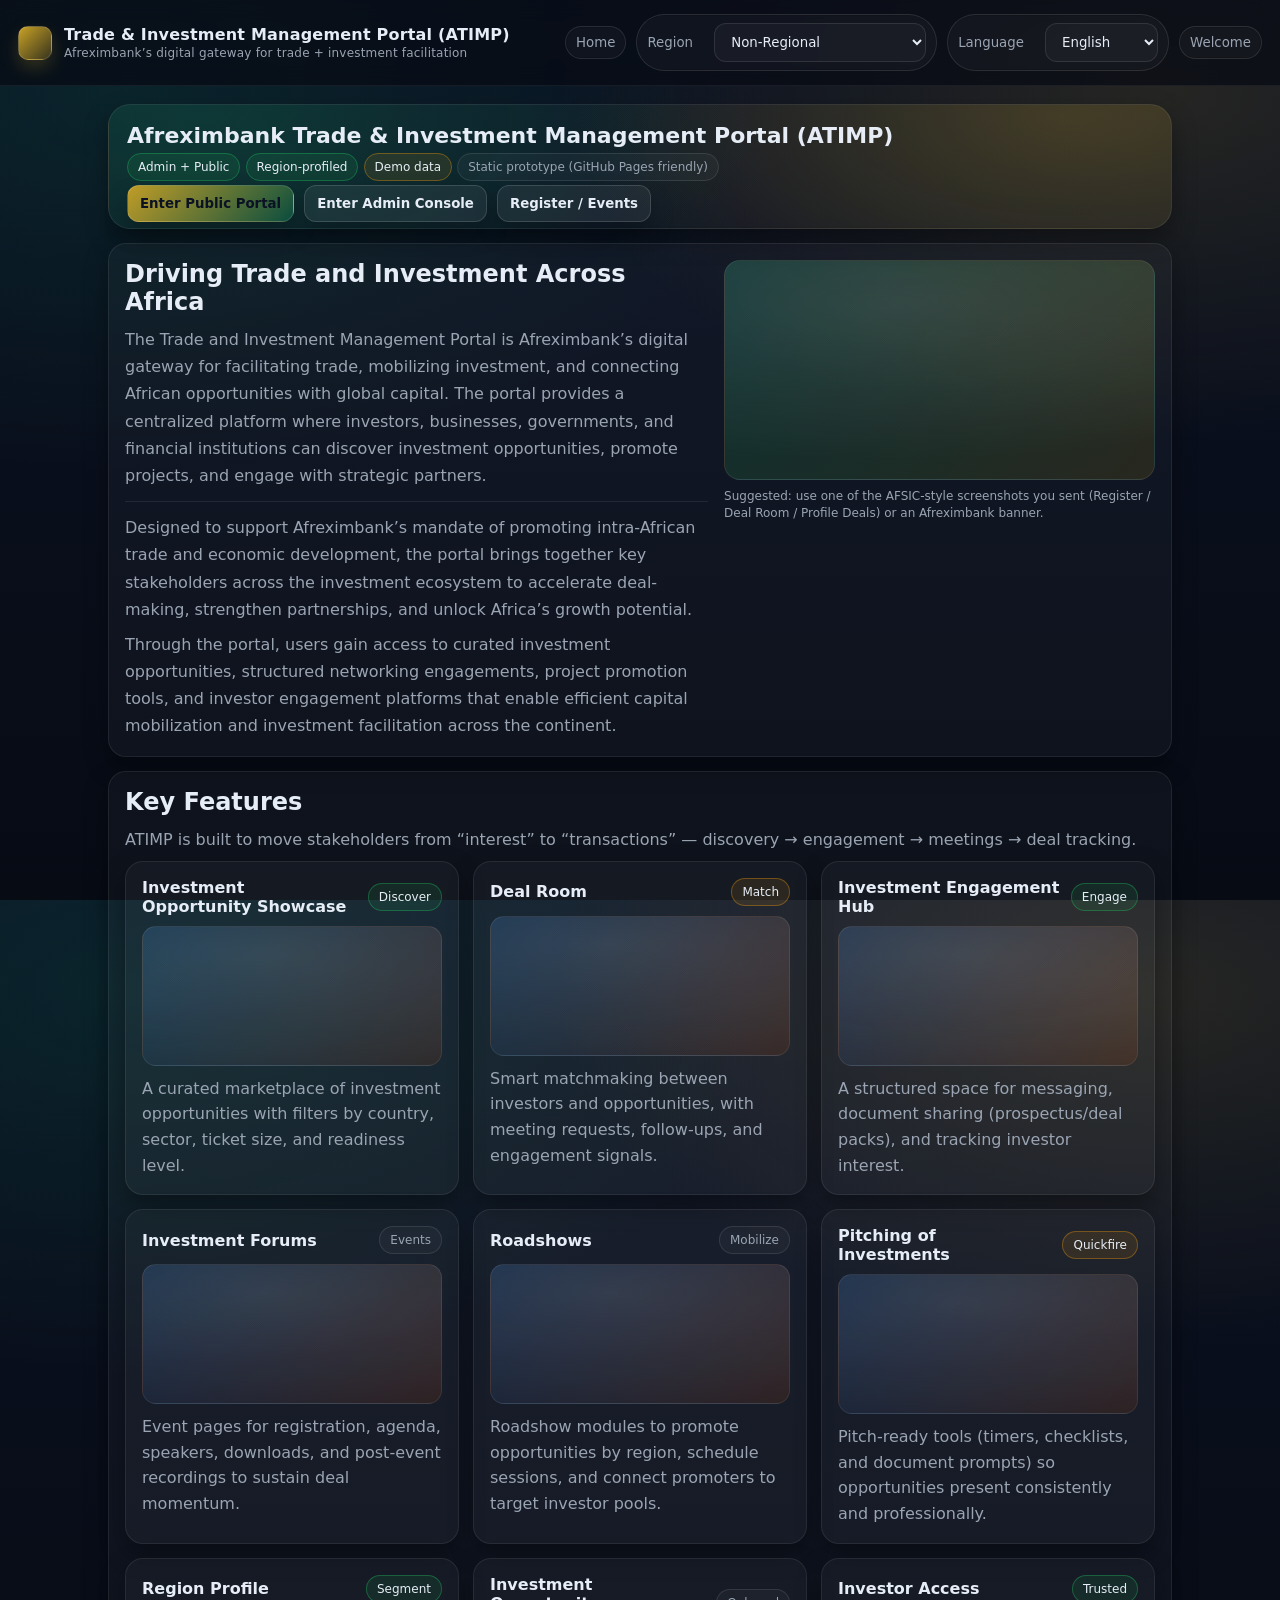
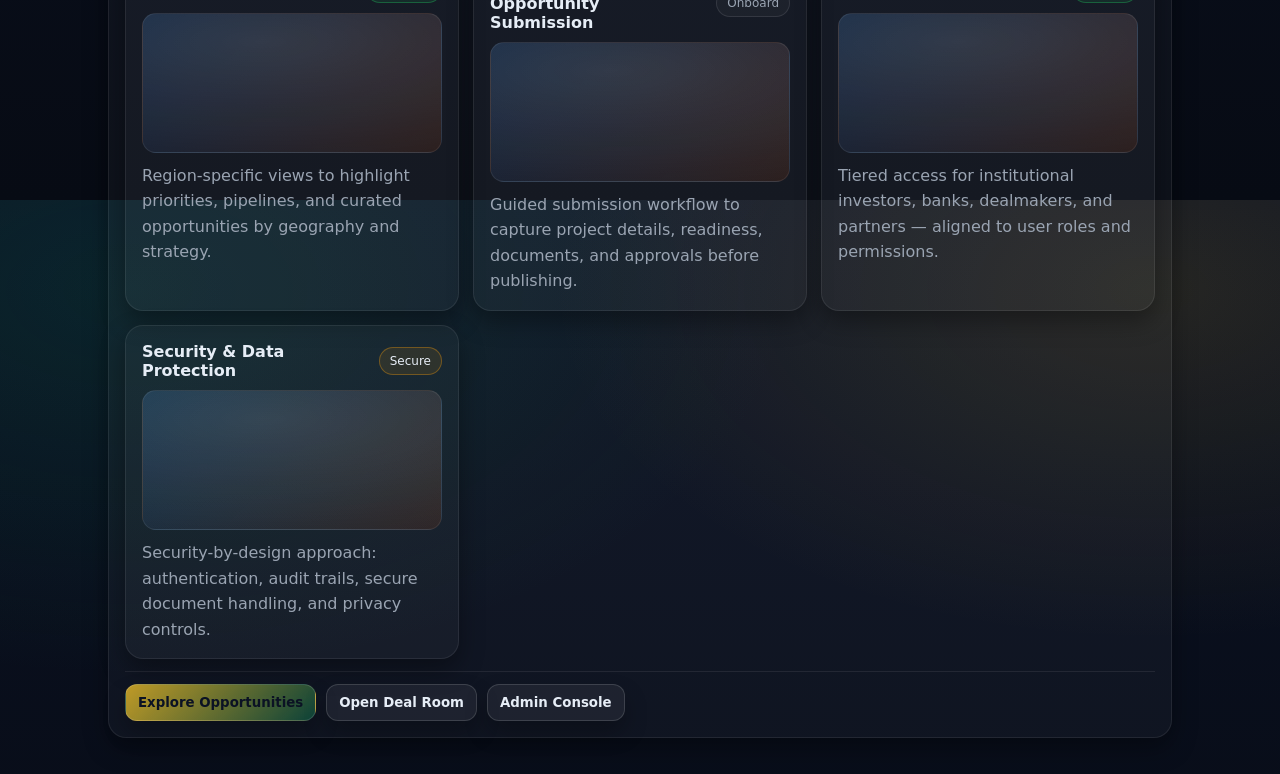
==== index.html @ 9021d7f9 "Update index.html" ====
<!doctype html>
<html lang="en">
<head>
  <meta charset="utf-8" />
  <meta name="viewport" content="width=device-width,initial-scale=1" />
  <title>ATIMP – Home</title>
  <link rel="stylesheet" href="styles.css" />

  <!-- Small page-only helpers (no need to edit styles.css) -->
  <style>
    .mediaBlock{
      display:grid;
      grid-template-columns: 1.15fr .85fr;
      gap:16px;
      align-items:stretch;
    }
    @media (max-width: 860px){
      .mediaBlock{ grid-template-columns: 1fr; }
    }
    .imgSlot{
      border-radius:16px;
      border:1px solid rgba(255,255,255,.08);
      background:
        radial-gradient(900px 260px at 40% 20%, rgba(255,255,255,0.10), transparent 60%),
        linear-gradient(135deg, rgba(0,180,120,0.18), rgba(255,210,0,0.10));
      overflow:hidden;
      min-height: 220px;
      display:flex;
      align-items:center;
      justify-content:center;
      text-align:center;
      padding:14px;
    }
    .imgSlot img{
      width:100%;
      height:100%;
      object-fit:cover;
      display:block;
    }
    .imgHint{
      color: var(--muted);
      font-size: 12px;
      line-height: 1.4;
    }
    .featureGrid{
      display:grid;
      grid-template-columns: repeat(3, 1fr);
      gap:14px;
    }
    @media (max-width: 980px){
      .featureGrid{ grid-template-columns: repeat(2, 1fr); }
    }
    @media (max-width: 640px){
      .featureGrid{ grid-template-columns: 1fr; }
    }
    .featureCard .featureTop{
      display:flex;
      align-items:center;
      justify-content:space-between;
      gap:10px;
      margin-bottom:10px;
    }
    .featureCard .featureImg{
      width:100%;
      height:140px;
      border-radius:14px;
      border:1px solid rgba(255,255,255,.08);
      overflow:hidden;
      margin:10px 0;
      background:
        radial-gradient(700px 200px at 40% 20%, rgba(255,255,255,0.10), transparent 60%),
        linear-gradient(135deg, rgba(0,120,255,0.12), rgba(255,90,0,0.10));
      display:flex;
      align-items:center;
      justify-content:center;
    }
    .featureCard .featureImg img{
      width:100%;
      height:100%;
      object-fit:cover;
      display:block;
    }
    .ctaRow{
      display:flex;
      gap:10px;
      flex-wrap:wrap;
      margin-top:10px;
    }
  </style>
</head>

<body>
  <div class="topbar">
    <div class="brand">
      <div class="logo"></div>
      <div>
        <div><b>Trade & Investment Management Portal (ATIMP)</b></div>
        <span class="sub">Afreximbank’s digital gateway for trade + investment facilitation</span>
      </div>
    </div>

    <div class="pills">
      <a class="pill" href="index.html"><small>Home</small></a>
      <div class="pill"><small>Region</small>&nbsp;<select id="regionSel"></select></div>
      <div class="pill"><small>Language</small>&nbsp;
        <select id="langSel">
          <option value="en">English</option>
          <option value="fr">Français</option>
          <option value="ar">العربية</option>
          <option value="pt">Português</option>
        </select>
      </div>
      <a class="pill" href="welcome.html"><small>Welcome</small></a>
    </div>
  </div>

  <div class="main" style="max-width:1100px;margin:0 auto;">

    <!-- THIS IS YOUR “CIRCLED RED” TOP AREA FEEL -->
    <div class="hero">
      <h1 style="margin-bottom:8px;">Afreximbank Trade & Investment Management Portal (ATIMP)</h1>

      <div class="meta">
        <span class="tag ok">Admin + Public</span>
        <span class="tag ok">Region-profiled</span>
        <span class="tag warn">Demo data</span>
        <span class="tag muted">Static prototype (GitHub Pages friendly)</span>
      </div>

      <div class="ctaRow">
        <a href="public.html"><button>Enter Public Portal</button></a>
        <a href="admin.html"><button class="secondary">Enter Admin Console</button></a>
        <a href="public.html#events"><button class="secondary">Register / Events</button></a>
      </div>
    </div>

    <!-- OVERVIEW + IMAGE AFTER FIRST PARAGRAPH -->
    <div class="card" style="margin-top:14px;">
      <div class="mediaBlock">
        <div>
          <h2 style="margin-top:0;">Driving Trade and Investment Across Africa</h2>

          <p style="color:var(--muted); line-height:1.7;">
            The Trade and Investment Management Portal is Afreximbank’s digital gateway for facilitating trade,
            mobilizing investment, and connecting African opportunities with global capital. The portal provides
            a centralized platform where investors, businesses, governments, and financial institutions can
            discover investment opportunities, promote projects, and engage with strategic partners.
          </p>

          <!-- Image must be placed RIGHT AFTER the first paragraph -->
          <div class="hr"></div>

          <p style="color:var(--muted); line-height:1.7;">
            Designed to support Afreximbank’s mandate of promoting intra-African trade and economic development,
            the portal brings together key stakeholders across the investment ecosystem to accelerate deal-making,
            strengthen partnerships, and unlock Africa’s growth potential.
          </p>

          <p style="color:var(--muted); line-height:1.7; margin-bottom:0;">
            Through the portal, users gain access to curated investment opportunities, structured networking
            engagements, project promotion tools, and investor engagement platforms that enable efficient capital
            mobilization and investment facilitation across the continent.
          </p>
        </div>

        <div>
          <!-- IMAGE SLOT (use one of your screenshots or an Afreximbank visual) -->
          <div class="imgSlot">
            <!-- Replace src with your image file -->
            <!-- Example: assets/afsic-hero.jpg or assets/atimp-hero.jpg -->
            <img src="assets/atimp-hero.jpg" alt="ATIMP hero image" onerror="this.remove(); this.parentElement.innerHTML='<div class=&quot;imgHint&quot;><b>IMAGE SLOT</b><br/>Place your hero image here.<br/><br/>Save an image as:<br/><code>assets/atimp-hero.jpg</code><br/>and it will appear automatically.</div>';">
          </div>
          <div style="height:8px;"></div>
          <div class="imgHint">
            Suggested: use one of the AFSIC-style screenshots you sent (Register / Deal Room / Profile Deals) or an Afreximbank banner.
          </div>
        </div>
      </div>
    </div>

    <!-- KEY FEATURES -->
    <div class="card" style="margin-top:14px;">
      <h2 style="margin-top:0;">Key Features</h2>
      <p style="color:var(--muted); line-height:1.7; margin-top:0;">
        ATIMP is built to move stakeholders from “interest” to “transactions” — discovery → engagement → meetings → deal tracking.
      </p>

      <div class="featureGrid">

        <div class="card featureCard" style="margin:0;">
          <div class="featureTop">
            <b>Investment Opportunity Showcase</b>
            <span class="tag ok">Discover</span>
          </div>
          <div class="featureImg">
            <img src="assets/feature-showcase.jpg" alt="Showcase" onerror="this.remove(); this.parentElement.innerHTML='<div class=&quot;imgHint&quot;>Image slot: <code>assets/feature-showcase.jpg</code></div>';">
          </div>
          <p style="color:var(--muted); line-height:1.6; margin:0;">
            A curated marketplace of investment opportunities with filters by country, sector, ticket size, and readiness level.
          </p>
        </div>

        <div class="card featureCard" style="margin:0;">
          <div class="featureTop">
            <b>Deal Room</b>
            <span class="tag warn">Match</span>
          </div>
          <div class="featureImg">
            <img src="assets/feature-dealroom.jpg" alt="Deal Room" onerror="this.remove(); this.parentElement.innerHTML='<div class=&quot;imgHint&quot;>Image slot: <code>assets/feature-dealroom.jpg</code></div>';">
          </div>
          <p style="color:var(--muted); line-height:1.6; margin:0;">
            Smart matchmaking between investors and opportunities, with meeting requests, follow-ups, and engagement signals.
          </p>
        </div>

        <div class="card featureCard" style="margin:0;">
          <div class="featureTop">
            <b>Investment Engagement Hub</b>
            <span class="tag ok">Engage</span>
          </div>
          <div class="featureImg">
            <img src="assets/feature-engagement.jpg" alt="Engagement Hub" onerror="this.remove(); this.parentElement.innerHTML='<div class=&quot;imgHint&quot;>Image slot: <code>assets/feature-engagement.jpg</code></div>';">
          </div>
          <p style="color:var(--muted); line-height:1.6; margin:0;">
            A structured space for messaging, document sharing (prospectus/deal packs), and tracking investor interest.
          </p>
        </div>

        <div class="card featureCard" style="margin:0;">
          <div class="featureTop">
            <b>Investment Forums</b>
            <span class="tag muted">Events</span>
          </div>
          <div class="featureImg">
            <img src="assets/feature-forums.jpg" alt="Forums" onerror="this.remove(); this.parentElement.innerHTML='<div class=&quot;imgHint&quot;>Image slot: <code>assets/feature-forums.jpg</code></div>';">
          </div>
          <p style="color:var(--muted); line-height:1.6; margin:0;">
            Event pages for registration, agenda, speakers, downloads, and post-event recordings to sustain deal momentum.
          </p>
        </div>

        <div class="card featureCard" style="margin:0;">
          <div class="featureTop">
            <b>Roadshows</b>
            <span class="tag muted">Mobilize</span>
          </div>
          <div class="featureImg">
            <img src="assets/feature-roadshows.jpg" alt="Roadshows" onerror="this.remove(); this.parentElement.innerHTML='<div class=&quot;imgHint&quot;>Image slot: <code>assets/feature-roadshows.jpg</code></div>';">
          </div>
          <p style="color:var(--muted); line-height:1.6; margin:0;">
            Roadshow modules to promote opportunities by region, schedule sessions, and connect promoters to target investor pools.
          </p>
        </div>

        <div class="card featureCard" style="margin:0;">
          <div class="featureTop">
            <b>Pitching of Investments</b>
            <span class="tag warn">Quickfire</span>
          </div>
          <div class="featureImg">
            <img src="assets/feature-pitching.jpg" alt="Pitching" onerror="this.remove(); this.parentElement.innerHTML='<div class=&quot;imgHint&quot;>Image slot: <code>assets/feature-pitching.jpg</code></div>';">
          </div>
          <p style="color:var(--muted); line-height:1.6; margin:0;">
            Pitch-ready tools (timers, checklists, and document prompts) so opportunities present consistently and professionally.
          </p>
        </div>

        <div class="card featureCard" style="margin:0;">
          <div class="featureTop">
            <b>Region Profile</b>
            <span class="tag ok">Segment</span>
          </div>
          <div class="featureImg">
            <img src="assets/feature-region.jpg" alt="Region profile" onerror="this.remove(); this.parentElement.innerHTML='<div class=&quot;imgHint&quot;>Image slot: <code>assets/feature-region.jpg</code></div>';">
          </div>
          <p style="color:var(--muted); line-height:1.6; margin:0;">
            Region-specific views to highlight priorities, pipelines, and curated opportunities by geography and strategy.
          </p>
        </div>

        <div class="card featureCard" style="margin:0;">
          <div class="featureTop">
            <b>Investment Opportunity Submission</b>
            <span class="tag muted">Onboard</span>
          </div>
          <div class="featureImg">
            <img src="assets/feature-submission.jpg" alt="Submission" onerror="this.remove(); this.parentElement.innerHTML='<div class=&quot;imgHint&quot;>Image slot: <code>assets/feature-submission.jpg</code></div>';">
          </div>
          <p style="color:var(--muted); line-height:1.6; margin:0;">
            Guided submission workflow to capture project details, readiness, documents, and approvals before publishing.
          </p>
        </div>

        <div class="card featureCard" style="margin:0;">
          <div class="featureTop">
            <b>Investor Access</b>
            <span class="tag ok">Trusted</span>
          </div>
          <div class="featureImg">
            <img src="assets/feature-access.jpg" alt="Investor access" onerror="this.remove(); this.parentElement.innerHTML='<div class=&quot;imgHint&quot;>Image slot: <code>assets/feature-access.jpg</code></div>';">
          </div>
          <p style="color:var(--muted); line-height:1.6; margin:0;">
            Tiered access for institutional investors, banks, dealmakers, and partners — aligned to user roles and permissions.
          </p>
        </div>

        <div class="card featureCard" style="margin:0;">
          <div class="featureTop">
            <b>Security & Data Protection</b>
            <span class="tag warn">Secure</span>
          </div>
          <div class="featureImg">
            <img src="assets/feature-security.jpg" alt="Security" onerror="this.remove(); this.parentElement.innerHTML='<div class=&quot;imgHint&quot;>Image slot: <code>assets/feature-security.jpg</code></div>';">
          </div>
          <p style="color:var(--muted); line-height:1.6; margin:0;">
            Security-by-design approach: authentication, audit trails, secure document handling, and privacy controls.
          </p>
        </div>

      </div>

      <div class="hr"></div>

      <div class="ctaRow">
        <a href="public.html"><button>Explore Opportunities</button></a>
        <a href="public.html#dealroom"><button class="secondary">Open Deal Room</button></a>
        <a href="admin.html"><button class="secondary">Admin Console</button></a>
      </div>
    </div>

    <div style="height:18px;"></div>
  </div>

  <script src="data.js"></script>
  <script src="util.js"></script>
  <script src="app.js"></script>
  <script>
    // Fill region selector (keeps your existing behavior)
    const regionSel = document.getElementById("regionSel");
    if (window.TIMP_REGIONS && regionSel){
      TIMP_REGIONS.forEach(r=>{
        const opt = document.createElement("option");
        opt.value = r.id;
        opt.textContent = r.name[pickLang()] || r.name.en;
        regionSel.appendChild(opt);
      });
    }
    if (typeof initTopbar === "function") initTopbar();
  </script>
</body>
</html>
---- styles.css ----
:root{
  --navy:#0b1f3a;
  --green:#0a7b55;
  --gold:#c9a227;
  --bg:#0f172a;
  --card:#111c33;
  --muted:#9aa4b2;
  --text:#e6edf6;
  --line:#22314d;
  --danger:#ef4444;
  --ok:#22c55e;
  --warn:#f59e0b;
  --shadow: 0 10px 25px rgba(0,0,0,.35);
  --radius:18px;
  --font: ui-sans-serif, system-ui, -apple-system, Segoe UI, Roboto, Helvetica, Arial, "Noto Sans", "Apple Color Emoji", "Segoe UI Emoji";
}

*{box-sizing:border-box}
html,body{height:100%}
body{
  margin:0;
  font-family:var(--font);
  background: radial-gradient(1200px 700px at 10% 10%, rgba(10,123,85,.18), transparent 55%),
              radial-gradient(1200px 700px at 90% 10%, rgba(201,162,39,.14), transparent 50%),
              linear-gradient(180deg, #0b1224, #070b14);
  color:var(--text);
}

a{color:inherit; text-decoration:none}
small{color:var(--muted)}
kbd{border:1px solid var(--line); padding:2px 8px; border-radius:999px; background:rgba(255,255,255,.03); color:var(--text)}

.topbar{
  position:sticky; top:0; z-index:10;
  display:flex; align-items:center; justify-content:space-between;
  padding:14px 18px;
  background:rgba(7,11,20,.72);
  backdrop-filter: blur(10px);
  border-bottom:1px solid rgba(255,255,255,.06);
}
.brand{
  display:flex; gap:12px; align-items:center;
  font-weight:700; letter-spacing:.2px;
}
.logo{
  width:34px; height:34px; border-radius:10px;
  background: linear-gradient(135deg, var(--gold), rgba(201,162,39,.25));
  box-shadow: 0 8px 18px rgba(201,162,39,.22);
  border:1px solid rgba(255,255,255,.14);
}
.brand .sub{
  display:block; font-weight:500; color:var(--muted); font-size:12px; margin-top:2px;
}

.pills{display:flex; gap:10px; align-items:center; flex-wrap:wrap}
.pill{
  display:flex; gap:8px; align-items:center;
  padding:8px 10px;
  border:1px solid rgba(255,255,255,.10);
  border-radius:999px;
  background:rgba(255,255,255,.03);
  box-shadow: inset 0 0 0 1px rgba(0,0,0,.12);
}
select, input, textarea, button{
  font-family:inherit;
}
select, input, textarea{
  background: rgba(255,255,255,.03);
  border:1px solid rgba(255,255,255,.10);
  color: var(--text);
  padding:10px 12px;
  border-radius:12px;
  outline:none;
}
select:focus, input:focus, textarea:focus{border-color: rgba(201,162,39,.55)}
button{
  cursor:pointer;
  background: linear-gradient(135deg, rgba(201,162,39,.95), rgba(10,123,85,.45));
  border:1px solid rgba(255,255,255,.14);
  color:#0b1224;
  font-weight:700;
  padding:10px 12px;
  border-radius:12px;
  box-shadow: 0 12px 22px rgba(0,0,0,.25);
}
button.secondary{
  background: rgba(255,255,255,.06);
  color:var(--text);
  font-weight:600;
}
button.ghost{
  background: transparent;
  color: var(--text);
  border:1px solid rgba(255,255,255,.10);
  box-shadow:none;
}
button.danger{
  background: rgba(239,68,68,.12);
  border:1px solid rgba(239,68,68,.35);
  color: #ffd4d4;
  box-shadow:none;
}

.layout{
  display:grid;
  grid-template-columns: 280px 1fr;
  min-height: calc(100vh - 64px);
}

.sidebar{
  border-right:1px solid rgba(255,255,255,.06);
  background: rgba(255,255,255,.02);
  padding:18px 14px;
}
.navtitle{color:var(--muted); font-size:12px; letter-spacing:.18em; text-transform:uppercase; margin:12px 10px}
.nav a{
  display:flex; align-items:center; gap:10px;
  padding:12px 12px;
  margin:6px 6px;
  border-radius:14px;
  border:1px solid transparent;
  color:var(--text);
}
.nav a.active{
  background: rgba(201,162,39,.10);
  border-color: rgba(201,162,39,.22);
}
.nav a:hover{
  background: rgba(255,255,255,.04);
  border-color: rgba(255,255,255,.06);
}
.badge{
  margin-left:auto;
  padding:2px 8px;
  border-radius:999px;
  border:1px solid rgba(255,255,255,.10);
  color:var(--muted);
  font-size:12px;
}
.main{
  padding:18px;
}

.grid{
  display:grid;
  gap:14px;
}
.grid.cols-3{grid-template-columns: repeat(3, minmax(0,1fr))}
.grid.cols-2{grid-template-columns: repeat(2, minmax(0,1fr))}
@media (max-width: 1040px){
  .layout{grid-template-columns:1fr}
  .sidebar{display:none}
  .grid.cols-3{grid-template-columns:1fr}
  .grid.cols-2{grid-template-columns:1fr}
}

.card{
  background: rgba(255,255,255,.03);
  border:1px solid rgba(255,255,255,.08);
  border-radius: var(--radius);
  box-shadow: var(--shadow);
  padding:16px;
}
.card h2, .card h3{margin:0 0 10px 0}
.card p{margin:8px 0; color:var(--muted); line-height:1.45}
.hr{height:1px; background:rgba(255,255,255,.08); margin:12px 0}

.hero{
  padding:18px 18px 6px;
  border-radius: 22px;
  border:1px solid rgba(255,255,255,.08);
  background:
    radial-gradient(900px 400px at 10% 10%, rgba(10,123,85,.22), transparent 60%),
    radial-gradient(900px 400px at 90% 10%, rgba(201,162,39,.18), transparent 55%),
    rgba(255,255,255,.02);
  box-shadow: var(--shadow);
}
.hero h1{margin:0; font-size:22px}
.hero .meta{margin-top:6px; color:var(--muted)}
.hero .row{
  display:flex; gap:12px; flex-wrap:wrap; align-items:center;
  margin-top:14px;
}
.tag{
  padding:6px 10px;
  border-radius:999px;
  border:1px solid rgba(255,255,255,.10);
  background: rgba(255,255,255,.03);
  color:var(--text);
  font-size:12px;
}
.tag.ok{border-color: rgba(34,197,94,.35); background: rgba(34,197,94,.10)}
.tag.warn{border-color: rgba(245,158,11,.35); background: rgba(245,158,11,.10)}
.tag.muted{color:var(--muted)}
.table{
  width:100%;
  border-collapse: collapse;
  overflow:hidden;
  border-radius: 16px;
  border:1px solid rgba(255,255,255,.08);
}
.table th, .table td{
  text-align:left;
  padding:10px 12px;
  border-bottom:1px solid rgba(255,255,255,.07);
  color: var(--text);
}
.table th{color:var(--muted); font-weight:700; font-size:12px; letter-spacing:.08em; text-transform:uppercase}
.table tr:hover td{background: rgba(255,255,255,.03)}
.row-actions{display:flex; gap:8px; flex-wrap:wrap}

.toast{
  position:fixed; bottom:18px; right:18px;
  padding:12px 14px;
  background: rgba(10,123,85,.18);
  border:1px solid rgba(10,123,85,.35);
  border-radius: 14px;
  box-shadow: var(--shadow);
  max-width: 360px;
  display:none;
}
.toast.show{display:block}
.toast b{display:block; margin-bottom:4px}
.mini{
  display:flex; justify-content:space-between; gap:12px; align-items:flex-end;
}
.mini .big{font-size:26px; font-weight:800}
.mini .label{color:var(--muted); font-size:12px}
.progress{
  height:8px;
  border-radius:999px;
  border:1px solid rgba(255,255,255,.10);
  background: rgba(255,255,255,.03);
  overflow:hidden;
}
.progress > div{
  height:100%;
  width:50%;
  background: linear-gradient(90deg, rgba(201,162,39,.9), rgba(10,123,85,.7));
}
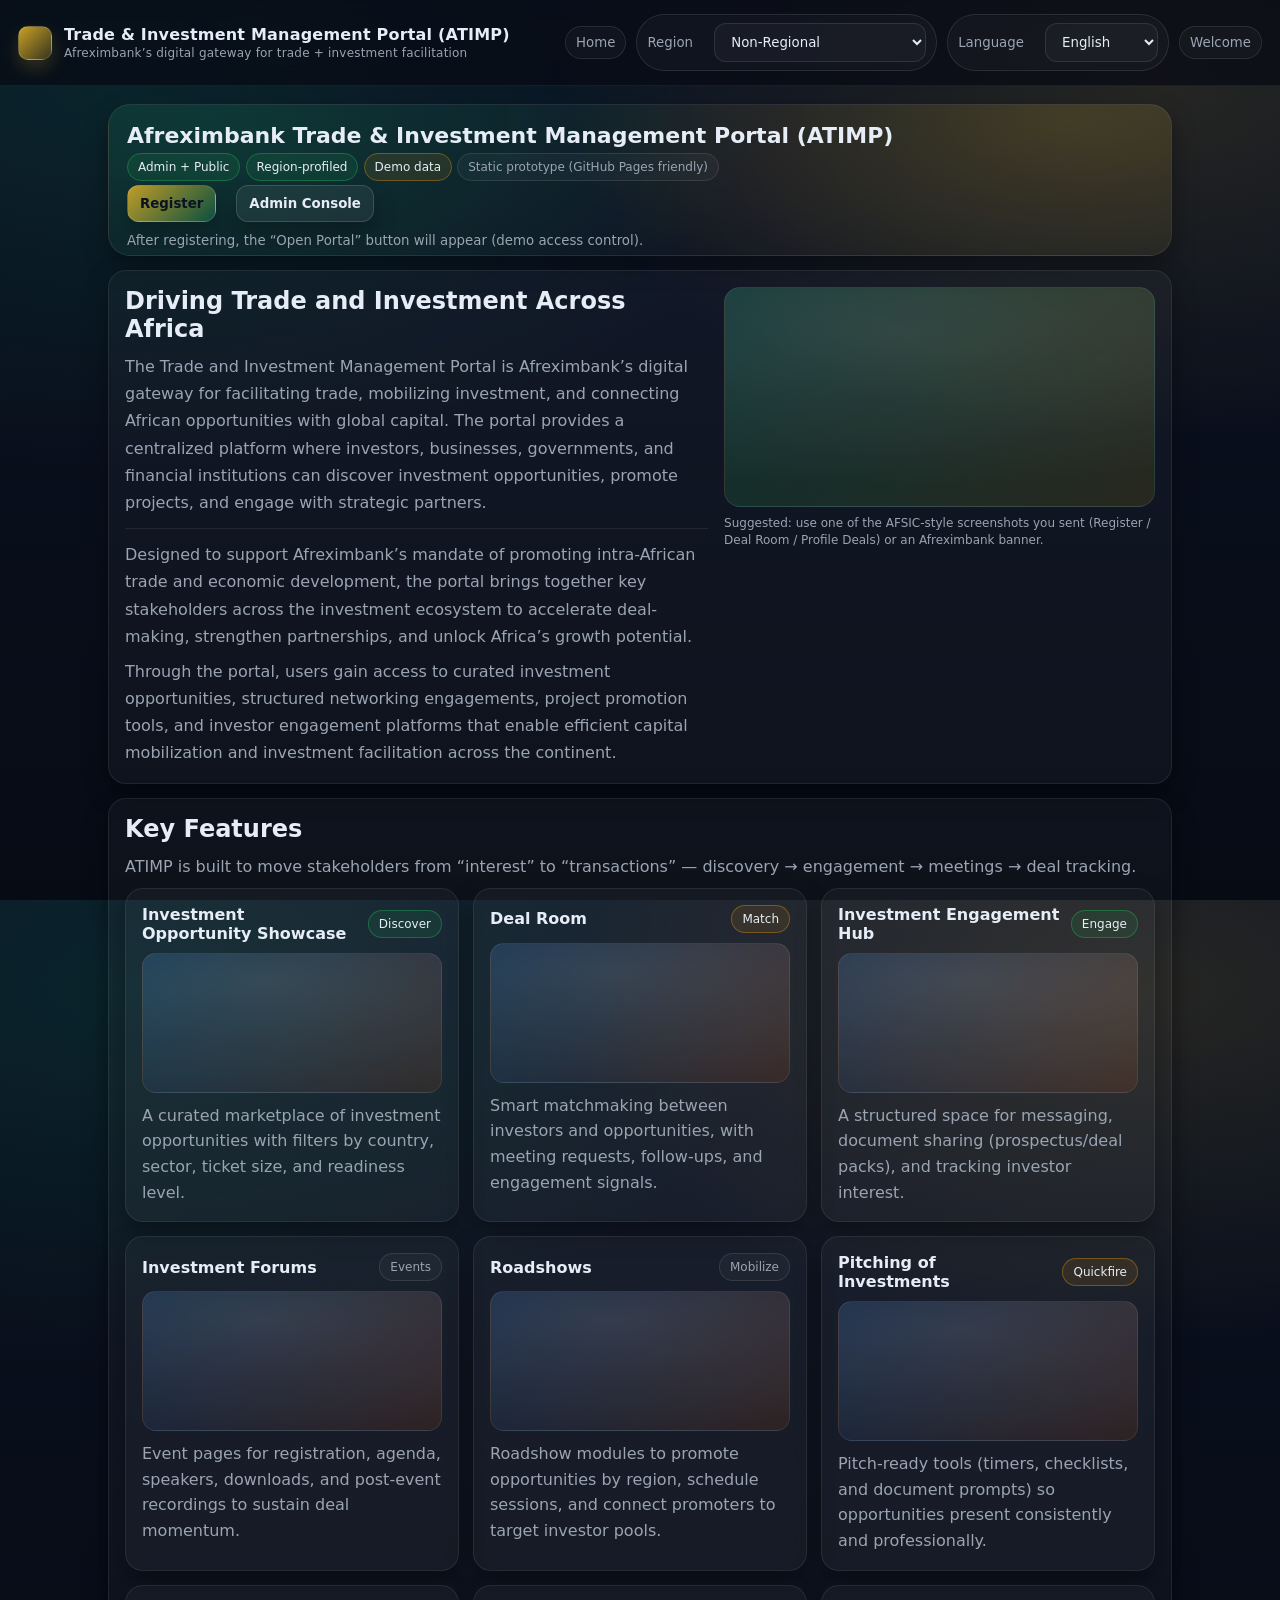
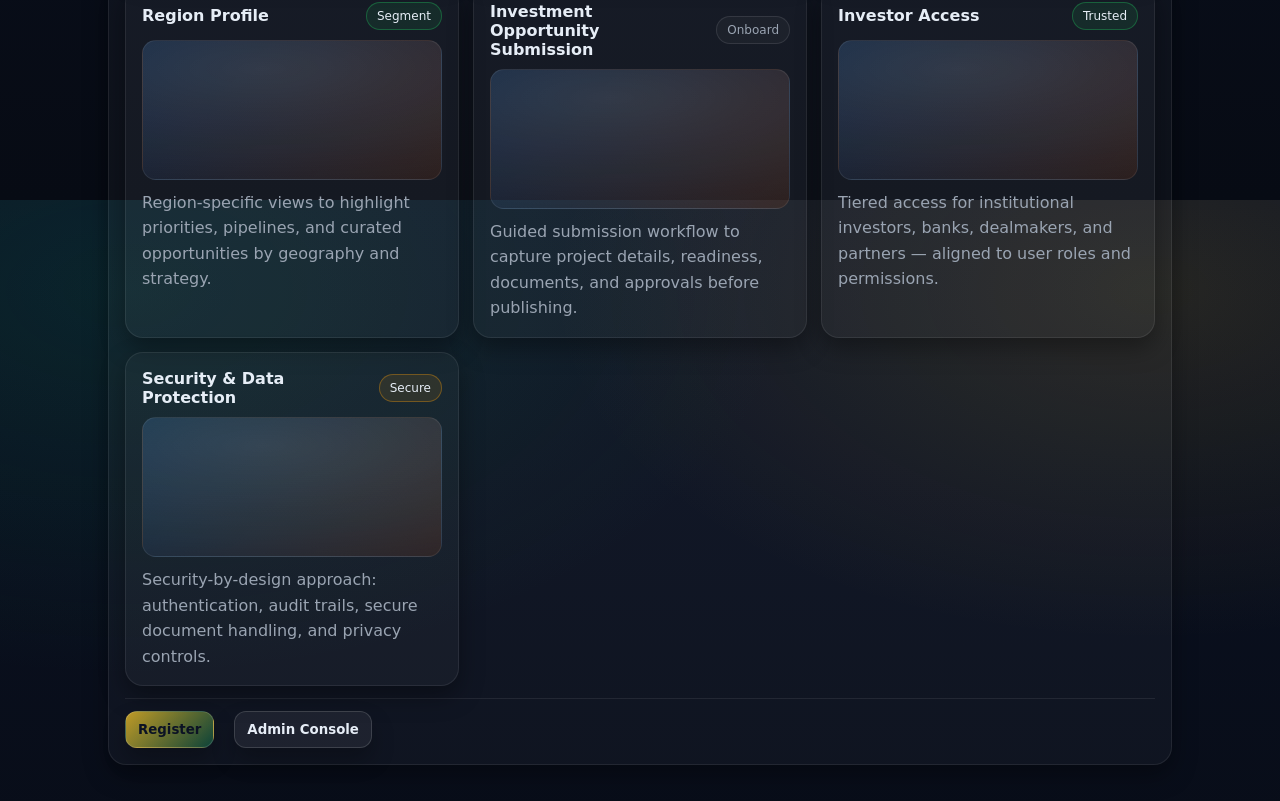
==== commit 467fc348: "Update index.html" ====
--- a/index.html
+++ b/index.html
@@ -127,10 +127,23 @@
         <span class="tag muted">Static prototype (GitHub Pages friendly)</span>
       </div>
 
+      <!-- ✅ Updated: Welcome → Home → Register → Full Portal -->
       <div class="ctaRow">
-        <a href="public.html"><button>Enter Public Portal</button></a>
-        <a href="admin.html"><button class="secondary">Enter Admin Console</button></a>
-        <a href="public.html#events"><button class="secondary">Register / Events</button></a>
+        <a href="register.html"><button>Register</button></a>
+
+        <!-- Hidden until user is "authed" (registered) -->
+        <a href="public.html#events">
+          <button class="secondary" id="openPortalBtn" style="display:none;">Open Portal</button>
+        </a>
+
+        <!-- Keep Admin accessible for internal demo use -->
+        <a href="admin.html"><button class="secondary">Admin Console</button></a>
+      </div>
+
+      <div style="margin-top:8px;">
+        <small class="muted">
+          After registering, the “Open Portal” button will appear (demo access control).
+        </small>
       </div>
     </div>
 
@@ -166,9 +179,8 @@
         <div>
           <!-- IMAGE SLOT (use one of your screenshots or an Afreximbank visual) -->
           <div class="imgSlot">
-            <!-- Replace src with your image file -->
-            <!-- Example: assets/afsic-hero.jpg or assets/atimp-hero.jpg -->
-            <img src="assets/atimp-hero.jpg" alt="ATIMP hero image" onerror="this.remove(); this.parentElement.innerHTML='<div class=&quot;imgHint&quot;><b>IMAGE SLOT</b><br/>Place your hero image here.<br/><br/>Save an image as:<br/><code>assets/atimp-hero.jpg</code><br/>and it will appear automatically.</div>';">
+            <img src="assets/atimp-hero.jpg" alt="ATIMP hero image"
+              onerror="this.remove(); this.parentElement.innerHTML='<div class=&quot;imgHint&quot;><b>IMAGE SLOT</b><br/>Place your hero image here.<br/><br/>Save an image as:<br/><code>assets/atimp-hero.jpg</code><br/>and it will appear automatically.</div>';">
           </div>
           <div style="height:8px;"></div>
           <div class="imgHint">
@@ -193,7 +205,8 @@
             <span class="tag ok">Discover</span>
           </div>
           <div class="featureImg">
-            <img src="assets/feature-showcase.jpg" alt="Showcase" onerror="this.remove(); this.parentElement.innerHTML='<div class=&quot;imgHint&quot;>Image slot: <code>assets/feature-showcase.jpg</code></div>';">
+            <img src="assets/feature-showcase.jpg" alt="Showcase"
+              onerror="this.remove(); this.parentElement.innerHTML='<div class=&quot;imgHint&quot;>Image slot: <code>assets/feature-showcase.jpg</code></div>';">
           </div>
           <p style="color:var(--muted); line-height:1.6; margin:0;">
             A curated marketplace of investment opportunities with filters by country, sector, ticket size, and readiness level.
@@ -206,7 +219,8 @@
             <span class="tag warn">Match</span>
           </div>
           <div class="featureImg">
-            <img src="assets/feature-dealroom.jpg" alt="Deal Room" onerror="this.remove(); this.parentElement.innerHTML='<div class=&quot;imgHint&quot;>Image slot: <code>assets/feature-dealroom.jpg</code></div>';">
+            <img src="assets/feature-dealroom.jpg" alt="Deal Room"
+              onerror="this.remove(); this.parentElement.innerHTML='<div class=&quot;imgHint&quot;>Image slot: <code>assets/feature-dealroom.jpg</code></div>';">
           </div>
           <p style="color:var(--muted); line-height:1.6; margin:0;">
             Smart matchmaking between investors and opportunities, with meeting requests, follow-ups, and engagement signals.
@@ -219,7 +233,8 @@
             <span class="tag ok">Engage</span>
           </div>
           <div class="featureImg">
-            <img src="assets/feature-engagement.jpg" alt="Engagement Hub" onerror="this.remove(); this.parentElement.innerHTML='<div class=&quot;imgHint&quot;>Image slot: <code>assets/feature-engagement.jpg</code></div>';">
+            <img src="assets/feature-engagement.jpg" alt="Engagement Hub"
+              onerror="this.remove(); this.parentElement.innerHTML='<div class=&quot;imgHint&quot;>Image slot: <code>assets/feature-engagement.jpg</code></div>';">
           </div>
           <p style="color:var(--muted); line-height:1.6; margin:0;">
             A structured space for messaging, document sharing (prospectus/deal packs), and tracking investor interest.
@@ -232,7 +247,8 @@
             <span class="tag muted">Events</span>
           </div>
           <div class="featureImg">
-            <img src="assets/feature-forums.jpg" alt="Forums" onerror="this.remove(); this.parentElement.innerHTML='<div class=&quot;imgHint&quot;>Image slot: <code>assets/feature-forums.jpg</code></div>';">
+            <img src="assets/feature-forums.jpg" alt="Forums"
+              onerror="this.remove(); this.parentElement.innerHTML='<div class=&quot;imgHint&quot;>Image slot: <code>assets/feature-forums.jpg</code></div>';">
           </div>
           <p style="color:var(--muted); line-height:1.6; margin:0;">
             Event pages for registration, agenda, speakers, downloads, and post-event recordings to sustain deal momentum.
@@ -245,7 +261,8 @@
             <span class="tag muted">Mobilize</span>
           </div>
           <div class="featureImg">
-            <img src="assets/feature-roadshows.jpg" alt="Roadshows" onerror="this.remove(); this.parentElement.innerHTML='<div class=&quot;imgHint&quot;>Image slot: <code>assets/feature-roadshows.jpg</code></div>';">
+            <img src="assets/feature-roadshows.jpg" alt="Roadshows"
+              onerror="this.remove(); this.parentElement.innerHTML='<div class=&quot;imgHint&quot;>Image slot: <code>assets/feature-roadshows.jpg</code></div>';">
           </div>
           <p style="color:var(--muted); line-height:1.6; margin:0;">
             Roadshow modules to promote opportunities by region, schedule sessions, and connect promoters to target investor pools.
@@ -258,7 +275,8 @@
             <span class="tag warn">Quickfire</span>
           </div>
           <div class="featureImg">
-            <img src="assets/feature-pitching.jpg" alt="Pitching" onerror="this.remove(); this.parentElement.innerHTML='<div class=&quot;imgHint&quot;>Image slot: <code>assets/feature-pitching.jpg</code></div>';">
+            <img src="assets/feature-pitching.jpg" alt="Pitching"
+              onerror="this.remove(); this.parentElement.innerHTML='<div class=&quot;imgHint&quot;>Image slot: <code>assets/feature-pitching.jpg</code></div>';">
           </div>
           <p style="color:var(--muted); line-height:1.6; margin:0;">
             Pitch-ready tools (timers, checklists, and document prompts) so opportunities present consistently and professionally.
@@ -271,7 +289,8 @@
             <span class="tag ok">Segment</span>
           </div>
           <div class="featureImg">
-            <img src="assets/feature-region.jpg" alt="Region profile" onerror="this.remove(); this.parentElement.innerHTML='<div class=&quot;imgHint&quot;>Image slot: <code>assets/feature-region.jpg</code></div>';">
+            <img src="assets/feature-region.jpg" alt="Region profile"
+              onerror="this.remove(); this.parentElement.innerHTML='<div class=&quot;imgHint&quot;>Image slot: <code>assets/feature-region.jpg</code></div>';">
           </div>
           <p style="color:var(--muted); line-height:1.6; margin:0;">
             Region-specific views to highlight priorities, pipelines, and curated opportunities by geography and strategy.
@@ -284,7 +303,8 @@
             <span class="tag muted">Onboard</span>
           </div>
           <div class="featureImg">
-            <img src="assets/feature-submission.jpg" alt="Submission" onerror="this.remove(); this.parentElement.innerHTML='<div class=&quot;imgHint&quot;>Image slot: <code>assets/feature-submission.jpg</code></div>';">
+            <img src="assets/feature-submission.jpg" alt="Submission"
+              onerror="this.remove(); this.parentElement.innerHTML='<div class=&quot;imgHint&quot;>Image slot: <code>assets/feature-submission.jpg</code></div>';">
           </div>
           <p style="color:var(--muted); line-height:1.6; margin:0;">
             Guided submission workflow to capture project details, readiness, documents, and approvals before publishing.
@@ -297,7 +317,8 @@
             <span class="tag ok">Trusted</span>
           </div>
           <div class="featureImg">
-            <img src="assets/feature-access.jpg" alt="Investor access" onerror="this.remove(); this.parentElement.innerHTML='<div class=&quot;imgHint&quot;>Image slot: <code>assets/feature-access.jpg</code></div>';">
+            <img src="assets/feature-access.jpg" alt="Investor access"
+              onerror="this.remove(); this.parentElement.innerHTML='<div class=&quot;imgHint&quot;>Image slot: <code>assets/feature-access.jpg</code></div>';">
           </div>
           <p style="color:var(--muted); line-height:1.6; margin:0;">
             Tiered access for institutional investors, banks, dealmakers, and partners — aligned to user roles and permissions.
@@ -310,7 +331,8 @@
             <span class="tag warn">Secure</span>
           </div>
           <div class="featureImg">
-            <img src="assets/feature-security.jpg" alt="Security" onerror="this.remove(); this.parentElement.innerHTML='<div class=&quot;imgHint&quot;>Image slot: <code>assets/feature-security.jpg</code></div>';">
+            <img src="assets/feature-security.jpg" alt="Security"
+              onerror="this.remove(); this.parentElement.innerHTML='<div class=&quot;imgHint&quot;>Image slot: <code>assets/feature-security.jpg</code></div>';">
           </div>
           <p style="color:var(--muted); line-height:1.6; margin:0;">
             Security-by-design approach: authentication, audit trails, secure document handling, and privacy controls.
@@ -321,9 +343,12 @@
 
       <div class="hr"></div>
 
+      <!-- ✅ Updated CTA: Register first, then Open Portal appears -->
       <div class="ctaRow">
-        <a href="public.html"><button>Explore Opportunities</button></a>
-        <a href="public.html#dealroom"><button class="secondary">Open Deal Room</button></a>
+        <a href="register.html"><button>Register</button></a>
+        <a href="public.html#events">
+          <button class="secondary" id="openPortalBtn2" style="display:none;">Open Portal</button>
+        </a>
         <a href="admin.html"><button class="secondary">Admin Console</button></a>
       </div>
     </div>
@@ -334,6 +359,10 @@
   <script src="data.js"></script>
   <script src="util.js"></script>
   <script src="app.js"></script>
+
+  <!-- ✅ Add auth.js (controls whether Open Portal shows) -->
+  <script src="auth.js"></script>
+
   <script>
     // Fill region selector (keeps your existing behavior)
     const regionSel = document.getElementById("regionSel");
@@ -346,6 +375,16 @@
       });
     }
     if (typeof initTopbar === "function") initTopbar();
+
+    // ✅ Show Open Portal buttons only if registered/authed
+    const authed = (window.TIMP_AUTH && typeof TIMP_AUTH.isAuthed === "function")
+      ? TIMP_AUTH.isAuthed()
+      : false;
+
+    ["openPortalBtn","openPortalBtn2"].forEach(id=>{
+      const b = document.getElementById(id);
+      if (b) b.style.display = authed ? "inline-block" : "none";
+    });
   </script>
 </body>
 </html>
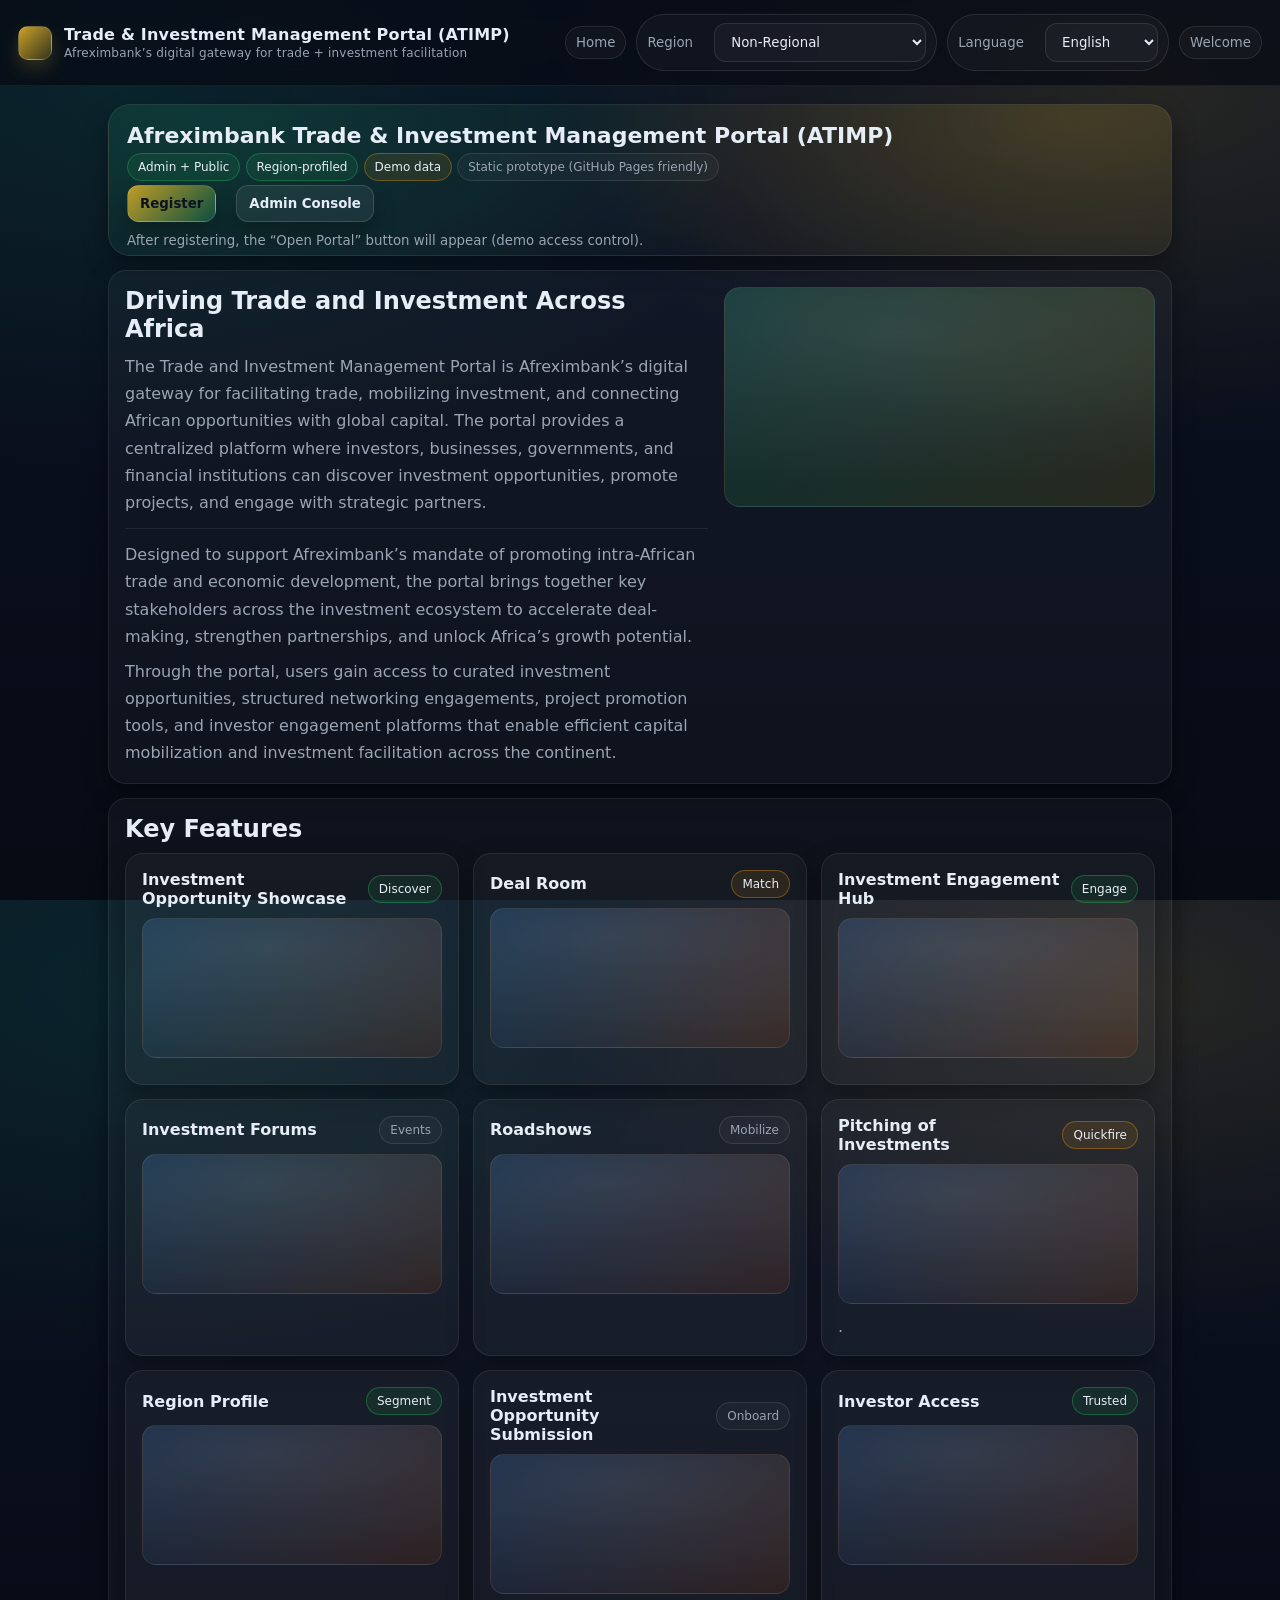
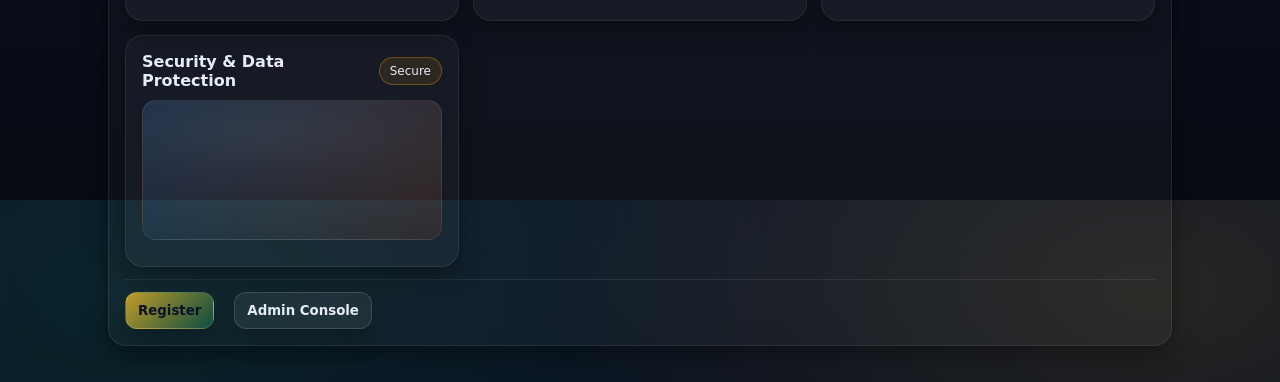
==== commit a376f406: "Update index.html" ====
--- a/index.html
+++ b/index.html
@@ -184,7 +184,6 @@
           </div>
           <div style="height:8px;"></div>
           <div class="imgHint">
-            Suggested: use one of the AFSIC-style screenshots you sent (Register / Deal Room / Profile Deals) or an Afreximbank banner.
           </div>
         </div>
       </div>
@@ -194,7 +193,6 @@
     <div class="card" style="margin-top:14px;">
       <h2 style="margin-top:0;">Key Features</h2>
       <p style="color:var(--muted); line-height:1.7; margin-top:0;">
-        ATIMP is built to move stakeholders from “interest” to “transactions” — discovery → engagement → meetings → deal tracking.
       </p>
 
       <div class="featureGrid">
@@ -209,7 +207,6 @@
               onerror="this.remove(); this.parentElement.innerHTML='<div class=&quot;imgHint&quot;>Image slot: <code>assets/feature-showcase.jpg</code></div>';">
           </div>
           <p style="color:var(--muted); line-height:1.6; margin:0;">
-            A curated marketplace of investment opportunities with filters by country, sector, ticket size, and readiness level.
           </p>
         </div>
 
@@ -223,7 +220,6 @@
               onerror="this.remove(); this.parentElement.innerHTML='<div class=&quot;imgHint&quot;>Image slot: <code>assets/feature-dealroom.jpg</code></div>';">
           </div>
           <p style="color:var(--muted); line-height:1.6; margin:0;">
-            Smart matchmaking between investors and opportunities, with meeting requests, follow-ups, and engagement signals.
           </p>
         </div>
 
@@ -237,7 +233,6 @@
               onerror="this.remove(); this.parentElement.innerHTML='<div class=&quot;imgHint&quot;>Image slot: <code>assets/feature-engagement.jpg</code></div>';">
           </div>
           <p style="color:var(--muted); line-height:1.6; margin:0;">
-            A structured space for messaging, document sharing (prospectus/deal packs), and tracking investor interest.
           </p>
         </div>
 
@@ -251,7 +246,6 @@
               onerror="this.remove(); this.parentElement.innerHTML='<div class=&quot;imgHint&quot;>Image slot: <code>assets/feature-forums.jpg</code></div>';">
           </div>
           <p style="color:var(--muted); line-height:1.6; margin:0;">
-            Event pages for registration, agenda, speakers, downloads, and post-event recordings to sustain deal momentum.
           </p>
         </div>
 
@@ -265,7 +259,6 @@
               onerror="this.remove(); this.parentElement.innerHTML='<div class=&quot;imgHint&quot;>Image slot: <code>assets/feature-roadshows.jpg</code></div>';">
           </div>
           <p style="color:var(--muted); line-height:1.6; margin:0;">
-            Roadshow modules to promote opportunities by region, schedule sessions, and connect promoters to target investor pools.
           </p>
         </div>
 
@@ -278,8 +271,7 @@
             <img src="assets/feature-pitching.jpg" alt="Pitching"
               onerror="this.remove(); this.parentElement.innerHTML='<div class=&quot;imgHint&quot;>Image slot: <code>assets/feature-pitching.jpg</code></div>';">
           </div>
-          <p style="color:var(--muted); line-height:1.6; margin:0;">
-            Pitch-ready tools (timers, checklists, and document prompts) so opportunities present consistently and professionally.
+          <p style="color:var(--muted); line-height:1.6; margin:0;">.
           </p>
         </div>
 
@@ -293,7 +285,6 @@
               onerror="this.remove(); this.parentElement.innerHTML='<div class=&quot;imgHint&quot;>Image slot: <code>assets/feature-region.jpg</code></div>';">
           </div>
           <p style="color:var(--muted); line-height:1.6; margin:0;">
-            Region-specific views to highlight priorities, pipelines, and curated opportunities by geography and strategy.
           </p>
         </div>
 
@@ -307,7 +298,6 @@
               onerror="this.remove(); this.parentElement.innerHTML='<div class=&quot;imgHint&quot;>Image slot: <code>assets/feature-submission.jpg</code></div>';">
           </div>
           <p style="color:var(--muted); line-height:1.6; margin:0;">
-            Guided submission workflow to capture project details, readiness, documents, and approvals before publishing.
           </p>
         </div>
 
@@ -321,7 +311,6 @@
               onerror="this.remove(); this.parentElement.innerHTML='<div class=&quot;imgHint&quot;>Image slot: <code>assets/feature-access.jpg</code></div>';">
           </div>
           <p style="color:var(--muted); line-height:1.6; margin:0;">
-            Tiered access for institutional investors, banks, dealmakers, and partners — aligned to user roles and permissions.
           </p>
         </div>
 
@@ -335,7 +324,6 @@
               onerror="this.remove(); this.parentElement.innerHTML='<div class=&quot;imgHint&quot;>Image slot: <code>assets/feature-security.jpg</code></div>';">
           </div>
           <p style="color:var(--muted); line-height:1.6; margin:0;">
-            Security-by-design approach: authentication, audit trails, secure document handling, and privacy controls.
           </p>
         </div>
 
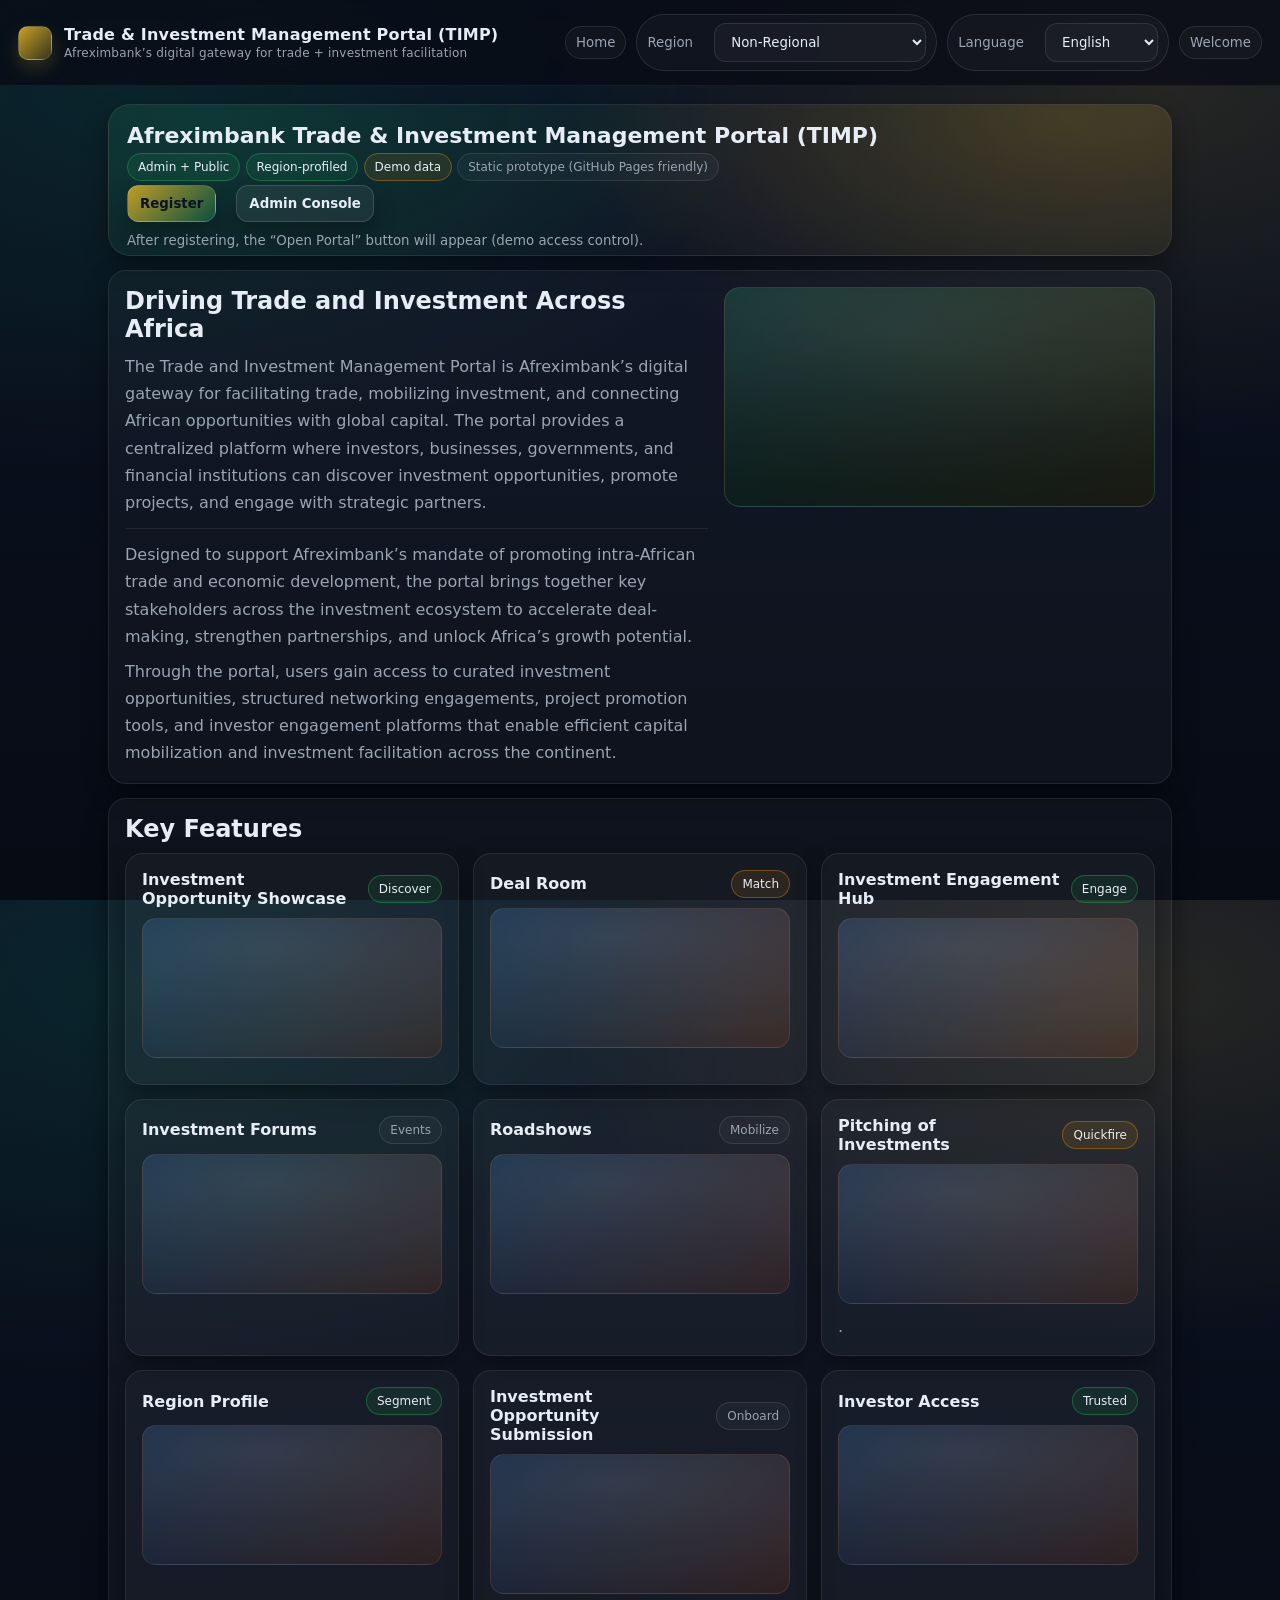
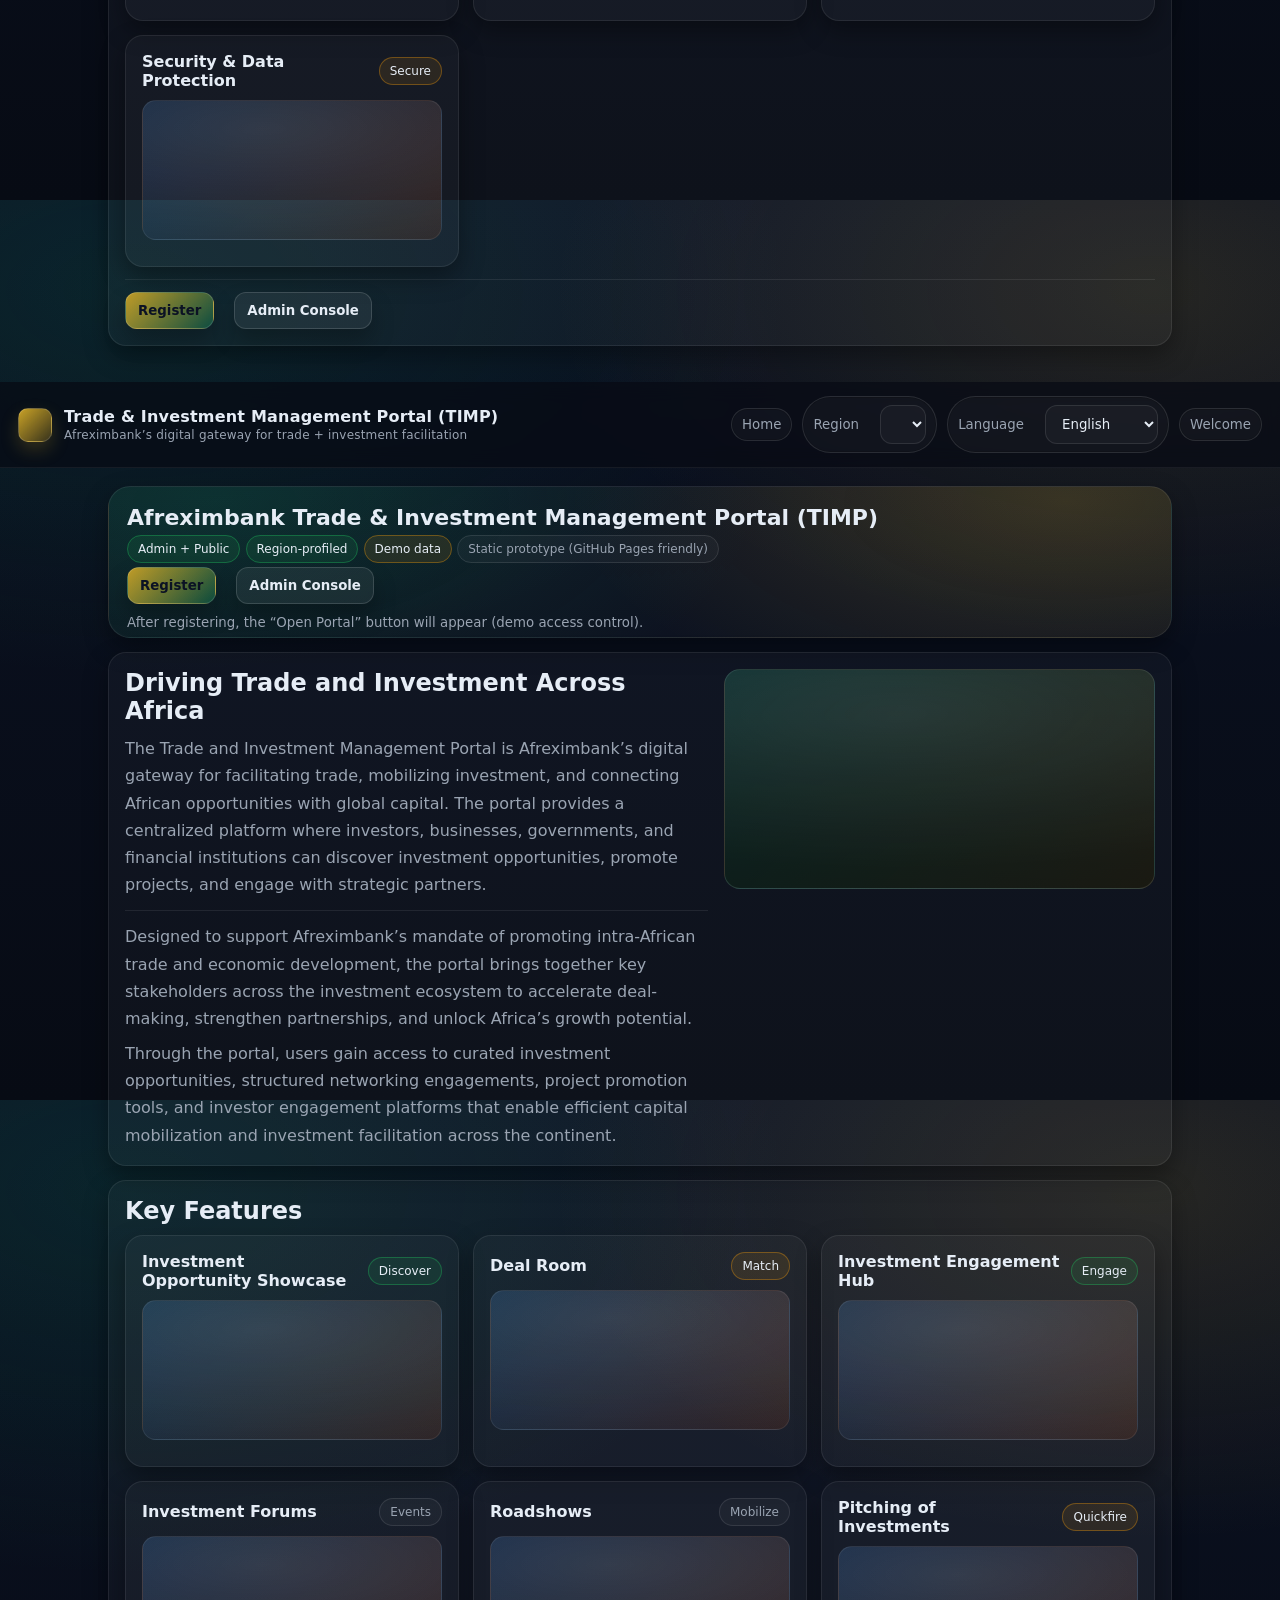
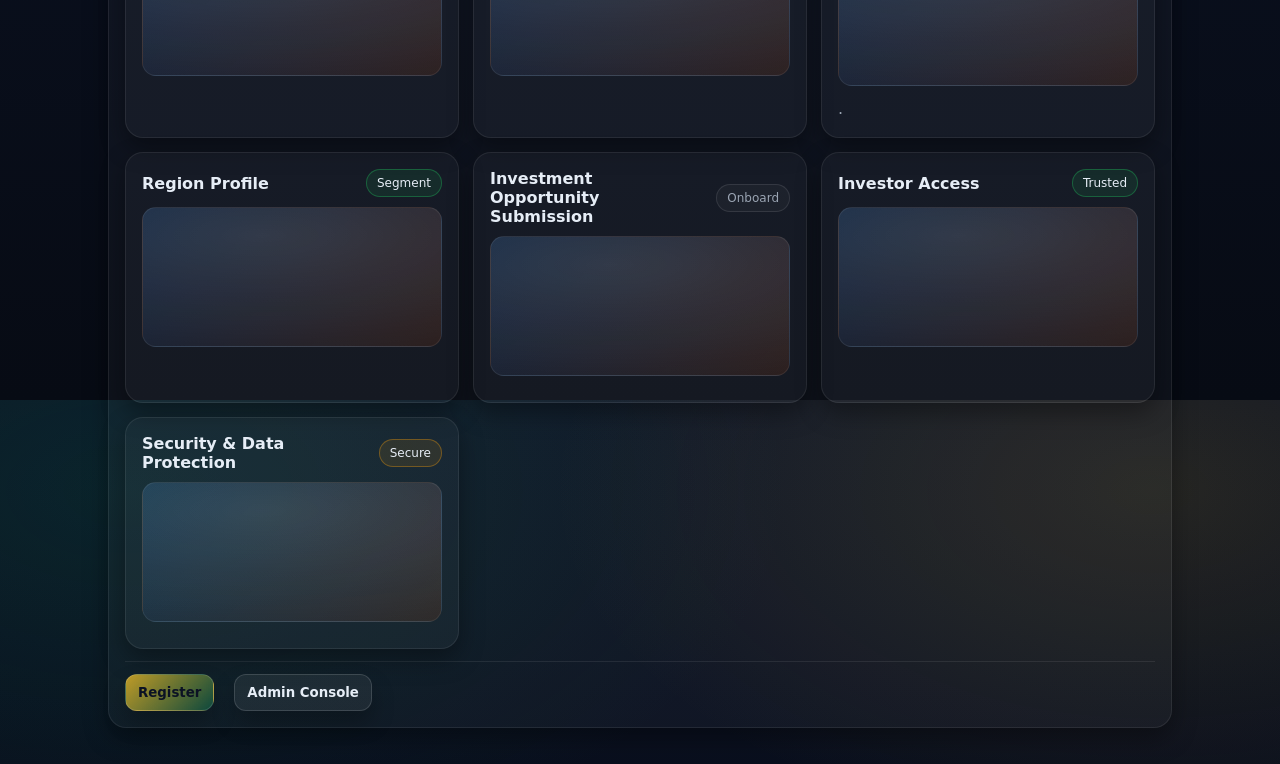
==== commit 89482540: "Update index.html" ====
--- a/index.html
+++ b/index.html
@@ -3,7 +3,7 @@
 <head>
   <meta charset="utf-8" />
   <meta name="viewport" content="width=device-width,initial-scale=1" />
-  <title>ATIMP – Home</title>
+  <title>TIMP – Home</title>
   <link rel="stylesheet" href="styles.css" />
 
   <!-- Small page-only helpers (no need to edit styles.css) -->
@@ -17,31 +17,42 @@
     @media (max-width: 860px){
       .mediaBlock{ grid-template-columns: 1fr; }
     }
-    .imgSlot{
+
+    /* ---- Video card (replaces imgSlot) ---- */
+    .videoSlot{
       border-radius:16px;
       border:1px solid rgba(255,255,255,.08);
+      overflow:hidden;
+      min-height: 220px;
+      position:relative;
+
+      /* same look you had */
       background:
         radial-gradient(900px 260px at 40% 20%, rgba(255,255,255,0.10), transparent 60%),
         linear-gradient(135deg, rgba(0,180,120,0.18), rgba(255,210,0,0.10));
-      overflow:hidden;
-      min-height: 220px;
-      display:flex;
-      align-items:center;
-      justify-content:center;
-      text-align:center;
-      padding:14px;
-    }
-    .imgSlot img{
+    }
+    .videoSlot iframe{
+      position:absolute;
+      inset:0;
       width:100%;
       height:100%;
-      object-fit:cover;
-      display:block;
-    }
+      border:0;
+      pointer-events:none; /* keeps it “background-like” inside the card */
+      transform: scale(1.02);
+    }
+    .videoSlotOverlay{
+      position:absolute;
+      inset:0;
+      background: linear-gradient(180deg, rgba(0,0,0,0.10), rgba(0,0,0,0.35));
+      pointer-events:none;
+    }
+
     .imgHint{
       color: var(--muted);
       font-size: 12px;
       line-height: 1.4;
     }
+
     .featureGrid{
       display:grid;
       grid-template-columns: repeat(3, 1fr);
@@ -94,7 +105,7 @@
     <div class="brand">
       <div class="logo"></div>
       <div>
-        <div><b>Trade & Investment Management Portal (ATIMP)</b></div>
+        <div><b>Trade & Investment Management Portal (TIMP)</b></div>
         <span class="sub">Afreximbank’s digital gateway for trade + investment facilitation</span>
       </div>
     </div>
@@ -116,9 +127,9 @@
 
   <div class="main" style="max-width:1100px;margin:0 auto;">
 
-    <!-- THIS IS YOUR “CIRCLED RED” TOP AREA FEEL -->
+    <!-- HERO -->
     <div class="hero">
-      <h1 style="margin-bottom:8px;">Afreximbank Trade & Investment Management Portal (ATIMP)</h1>
+      <h1 style="margin-bottom:8px;">Afreximbank Trade & Investment Management Portal (TIMP)</h1>
 
       <div class="meta">
         <span class="tag ok">Admin + Public</span>
@@ -127,7 +138,6 @@
         <span class="tag muted">Static prototype (GitHub Pages friendly)</span>
       </div>
 
-      <!-- ✅ Updated: Welcome → Home → Register → Full Portal -->
       <div class="ctaRow">
         <a href="register.html"><button>Register</button></a>
 
@@ -136,7 +146,6 @@
           <button class="secondary" id="openPortalBtn" style="display:none;">Open Portal</button>
         </a>
 
-        <!-- Keep Admin accessible for internal demo use -->
         <a href="admin.html"><button class="secondary">Admin Console</button></a>
       </div>
 
@@ -147,7 +156,7 @@
       </div>
     </div>
 
-    <!-- OVERVIEW + IMAGE AFTER FIRST PARAGRAPH -->
+    <!-- OVERVIEW + VIDEO CARD -->
     <div class="card" style="margin-top:14px;">
       <div class="mediaBlock">
         <div>
@@ -160,7 +169,6 @@
             discover investment opportunities, promote projects, and engage with strategic partners.
           </p>
 
-          <!-- Image must be placed RIGHT AFTER the first paragraph -->
           <div class="hr"></div>
 
           <p style="color:var(--muted); line-height:1.7;">
@@ -177,14 +185,20 @@
         </div>
 
         <div>
-          <!-- IMAGE SLOT (use one of your screenshots or an Afreximbank visual) -->
-          <div class="imgSlot">
-            <img src="assets/atimp-hero.jpg" alt="ATIMP hero image"
-              onerror="this.remove(); this.parentElement.innerHTML='<div class=&quot;imgHint&quot;><b>IMAGE SLOT</b><br/>Place your hero image here.<br/><br/>Save an image as:<br/><code>assets/atimp-hero.jpg</code><br/>and it will appear automatically.</div>';">
+          <!-- ✅ Muted YouTube video card (right side) -->
+          <div class="videoSlot" aria-label="TIMP home highlight video">
+            <!-- Video ID for https://youtu.be/0BpqnFuiQeg is: 0BpqnFuiQeg -->
+            <iframe
+              src="https://www.youtube-nocookie.com/embed/0BpqnFuiQeg?autoplay=1&mute=1&loop=1&playlist=0BpqnFuiQeg&controls=0&modestbranding=1&rel=0&playsinline=1"
+              title="TIMP highlight video"
+              allow="autoplay; encrypted-media"
+              referrerpolicy="strict-origin-when-cross-origin"
+              loading="lazy"
+            ></iframe>
+            <div class="videoSlotOverlay" aria-hidden="true"></div>
           </div>
           <div style="height:8px;"></div>
-          <div class="imgHint">
-          </div>
+          <div class="imgHint"></div>
         </div>
       </div>
     </div>
@@ -192,8 +206,7 @@
     <!-- KEY FEATURES -->
     <div class="card" style="margin-top:14px;">
       <h2 style="margin-top:0;">Key Features</h2>
-      <p style="color:var(--muted); line-height:1.7; margin-top:0;">
-      </p>
+      <p style="color:var(--muted); line-height:1.7; margin-top:0;"></p>
 
       <div class="featureGrid">
 
@@ -204,10 +217,9 @@
           </div>
           <div class="featureImg">
             <img src="assets/feature-showcase.jpg" alt="Showcase"
-              onerror="this.remove(); this.parentElement.innerHTML='<div class=&quot;imgHint&quot;>Image slot: <code>assets/feature-showcase.jpg</code></div>';">
-          </div>
-          <p style="color:var(--muted); line-height:1.6; margin:0;">
-          </p>
+              onerror="this.remove(); this.parentElement.innerHTML='<div class=&quot;imgHint&quot;>Image slot: <code>assets/feature-showcase.jpg</code></div>'; ">
+          </div>
+          <p style="color:var(--muted); line-height:1.6; margin:0;"></p>
         </div>
 
         <div class="card featureCard" style="margin:0;">
@@ -217,10 +229,9 @@
           </div>
           <div class="featureImg">
             <img src="assets/feature-dealroom.jpg" alt="Deal Room"
-              onerror="this.remove(); this.parentElement.innerHTML='<div class=&quot;imgHint&quot;>Image slot: <code>assets/feature-dealroom.jpg</code></div>';">
-          </div>
-          <p style="color:var(--muted); line-height:1.6; margin:0;">
-          </p>
+              onerror="this.remove(); this.parentElement.innerHTML='<div class=&quot;imgHint&quot;>Image slot: <code>assets/feature-dealroom.jpg</code></div>'; ">
+          </div>
+          <p style="color:var(--muted); line-height:1.6; margin:0;"></p>
         </div>
 
         <div class="card featureCard" style="margin:0;">
@@ -230,10 +241,9 @@
           </div>
           <div class="featureImg">
             <img src="assets/feature-engagement.jpg" alt="Engagement Hub"
-              onerror="this.remove(); this.parentElement.innerHTML='<div class=&quot;imgHint&quot;>Image slot: <code>assets/feature-engagement.jpg</code></div>';">
-          </div>
-          <p style="color:var(--muted); line-height:1.6; margin:0;">
-          </p>
+              onerror="this.remove(); this.parentElement.innerHTML='<div class=&quot;imgHint&quot;>Image slot: <code>assets/feature-engagement.jpg</code></div>'; ">
+          </div>
+          <p style="color:var(--muted); line-height:1.6; margin:0;"></p>
         </div>
 
         <div class="card featureCard" style="margin:0;">
@@ -243,10 +253,9 @@
           </div>
           <div class="featureImg">
             <img src="assets/feature-forums.jpg" alt="Forums"
-              onerror="this.remove(); this.parentElement.innerHTML='<div class=&quot;imgHint&quot;>Image slot: <code>assets/feature-forums.jpg</code></div>';">
-          </div>
-          <p style="color:var(--muted); line-height:1.6; margin:0;">
-          </p>
+              onerror="this.remove(); this.parentElement.innerHTML='<div class=&quot;imgHint&quot;>Image slot: <code>assets/feature-forums.jpg</code></div>'; ">
+          </div>
+          <p style="color:var(--muted); line-height:1.6; margin:0;"></p>
         </div>
 
         <div class="card featureCard" style="margin:0;">
@@ -256,10 +265,9 @@
           </div>
           <div class="featureImg">
             <img src="assets/feature-roadshows.jpg" alt="Roadshows"
-              onerror="this.remove(); this.parentElement.innerHTML='<div class=&quot;imgHint&quot;>Image slot: <code>assets/feature-roadshows.jpg</code></div>';">
-          </div>
-          <p style="color:var(--muted); line-height:1.6; margin:0;">
-          </p>
+              onerror="this.remove(); this.parentElement.innerHTML='<div class=&quot;imgHint&quot;>Image slot: <code>assets/feature-roadshows.jpg</code></div>'; ">
+          </div>
+          <p style="color:var(--muted); line-height:1.6; margin:0;"></p>
         </div>
 
         <div class="card featureCard" style="margin:0;">
@@ -269,10 +277,9 @@
           </div>
           <div class="featureImg">
             <img src="assets/feature-pitching.jpg" alt="Pitching"
-              onerror="this.remove(); this.parentElement.innerHTML='<div class=&quot;imgHint&quot;>Image slot: <code>assets/feature-pitching.jpg</code></div>';">
-          </div>
-          <p style="color:var(--muted); line-height:1.6; margin:0;">.
-          </p>
+              onerror="this.remove(); this.parentElement.innerHTML='<div class=&quot;imgHint&quot;>Image slot: <code>assets/feature-pitching.jpg</code></div>'; ">
+          </div>
+          <p style="color:var(--muted); line-height:1.6; margin:0;">.</p>
         </div>
 
         <div class="card featureCard" style="margin:0;">
@@ -282,10 +289,9 @@
           </div>
           <div class="featureImg">
             <img src="assets/feature-region.jpg" alt="Region profile"
-              onerror="this.remove(); this.parentElement.innerHTML='<div class=&quot;imgHint&quot;>Image slot: <code>assets/feature-region.jpg</code></div>';">
-          </div>
-          <p style="color:var(--muted); line-height:1.6; margin:0;">
-          </p>
+              onerror="this.remove(); this.parentElement.innerHTML='<div class=&quot;imgHint&quot;>Image slot: <code>assets/feature-region.jpg</code></div>'; ">
+          </div>
+          <p style="color:var(--muted); line-height:1.6; margin:0;"></p>
         </div>
 
         <div class="card featureCard" style="margin:0;">
@@ -295,10 +301,9 @@
           </div>
           <div class="featureImg">
             <img src="assets/feature-submission.jpg" alt="Submission"
-              onerror="this.remove(); this.parentElement.innerHTML='<div class=&quot;imgHint&quot;>Image slot: <code>assets/feature-submission.jpg</code></div>';">
-          </div>
-          <p style="color:var(--muted); line-height:1.6; margin:0;">
-          </p>
+              onerror="this.remove(); this.parentElement.innerHTML='<div class=&quot;imgHint&quot;>Image slot: <code>assets/feature-submission.jpg</code></div>'; ">
+          </div>
+          <p style="color:var(--muted); line-height:1.6; margin:0;"></p>
         </div>
 
         <div class="card featureCard" style="margin:0;">
@@ -308,10 +313,9 @@
           </div>
           <div class="featureImg">
             <img src="assets/feature-access.jpg" alt="Investor access"
-              onerror="this.remove(); this.parentElement.innerHTML='<div class=&quot;imgHint&quot;>Image slot: <code>assets/feature-access.jpg</code></div>';">
-          </div>
-          <p style="color:var(--muted); line-height:1.6; margin:0;">
-          </p>
+              onerror="this.remove(); this.parentElement.innerHTML='<div class=&quot;imgHint&quot;>Image slot: <code>assets/feature-access.jpg</code></div>'; ">
+          </div>
+          <p style="color:var(--muted); line-height:1.6; margin:0;"></p>
         </div>
 
         <div class="card featureCard" style="margin:0;">
@@ -321,17 +325,15 @@
           </div>
           <div class="featureImg">
             <img src="assets/feature-security.jpg" alt="Security"
-              onerror="this.remove(); this.parentElement.innerHTML='<div class=&quot;imgHint&quot;>Image slot: <code>assets/feature-security.jpg</code></div>';">
-          </div>
-          <p style="color:var(--muted); line-height:1.6; margin:0;">
-          </p>
+              onerror="this.remove(); this.parentElement.innerHTML='<div class=&quot;imgHint&quot;>Image slot: <code>assets/feature-security.jpg</code></div>'; ">
+          </div>
+          <p style="color:var(--muted); line-height:1.6; margin:0;"></p>
         </div>
 
       </div>
 
       <div class="hr"></div>
 
-      <!-- ✅ Updated CTA: Register first, then Open Portal appears -->
       <div class="ctaRow">
         <a href="register.html"><button>Register</button></a>
         <a href="public.html#events">
@@ -352,7 +354,7 @@
   <script src="auth.js"></script>
 
   <script>
-    // Fill region selector (keeps your existing behavior)
+    // Fill region selector
     const regionSel = document.getElementById("regionSel");
     if (window.TIMP_REGIONS && regionSel){
       TIMP_REGIONS.forEach(r=>{
@@ -364,7 +366,386 @@
     }
     if (typeof initTopbar === "function") initTopbar();
 
-    // ✅ Show Open Portal buttons only if registered/authed
+    // Show Open Portal buttons only if registered/authed
+    const authed = (window.TIMP_AUTH && typeof TIMP_AUTH.isAuthed === "function")
+      ? TIMP_AUTH.isAuthed()
+      : false;
+
+    ["openPortalBtn","openPortalBtn2"].forEach(id=>{
+      const b = document.getElementById(id);
+      if (b) b.style.display = authed ? "inline-block" : "none";
+    });
+  </script>
+</body>
+</html><!doctype html>
+<html lang="en">
+<head>
+  <meta charset="utf-8" />
+  <meta name="viewport" content="width=device-width,initial-scale=1" />
+  <title>TIMP – Home</title>
+  <link rel="stylesheet" href="styles.css" />
+
+  <!-- Small page-only helpers (no need to edit styles.css) -->
+  <style>
+    .mediaBlock{
+      display:grid;
+      grid-template-columns: 1.15fr .85fr;
+      gap:16px;
+      align-items:stretch;
+    }
+    @media (max-width: 860px){
+      .mediaBlock{ grid-template-columns: 1fr; }
+    }
+
+    /* ---- Video card (replaces imgSlot) ---- */
+    .videoSlot{
+      border-radius:16px;
+      border:1px solid rgba(255,255,255,.08);
+      overflow:hidden;
+      min-height: 220px;
+      position:relative;
+
+      /* same look you had */
+      background:
+        radial-gradient(900px 260px at 40% 20%, rgba(255,255,255,0.10), transparent 60%),
+        linear-gradient(135deg, rgba(0,180,120,0.18), rgba(255,210,0,0.10));
+    }
+    .videoSlot iframe{
+      position:absolute;
+      inset:0;
+      width:100%;
+      height:100%;
+      border:0;
+      pointer-events:none; /* keeps it “background-like” inside the card */
+      transform: scale(1.02);
+    }
+    .videoSlotOverlay{
+      position:absolute;
+      inset:0;
+      background: linear-gradient(180deg, rgba(0,0,0,0.10), rgba(0,0,0,0.35));
+      pointer-events:none;
+    }
+
+    .imgHint{
+      color: var(--muted);
+      font-size: 12px;
+      line-height: 1.4;
+    }
+
+    .featureGrid{
+      display:grid;
+      grid-template-columns: repeat(3, 1fr);
+      gap:14px;
+    }
+    @media (max-width: 980px){
+      .featureGrid{ grid-template-columns: repeat(2, 1fr); }
+    }
+    @media (max-width: 640px){
+      .featureGrid{ grid-template-columns: 1fr; }
+    }
+    .featureCard .featureTop{
+      display:flex;
+      align-items:center;
+      justify-content:space-between;
+      gap:10px;
+      margin-bottom:10px;
+    }
+    .featureCard .featureImg{
+      width:100%;
+      height:140px;
+      border-radius:14px;
+      border:1px solid rgba(255,255,255,.08);
+      overflow:hidden;
+      margin:10px 0;
+      background:
+        radial-gradient(700px 200px at 40% 20%, rgba(255,255,255,0.10), transparent 60%),
+        linear-gradient(135deg, rgba(0,120,255,0.12), rgba(255,90,0,0.10));
+      display:flex;
+      align-items:center;
+      justify-content:center;
+    }
+    .featureCard .featureImg img{
+      width:100%;
+      height:100%;
+      object-fit:cover;
+      display:block;
+    }
+    .ctaRow{
+      display:flex;
+      gap:10px;
+      flex-wrap:wrap;
+      margin-top:10px;
+    }
+  </style>
+</head>
+
+<body>
+  <div class="topbar">
+    <div class="brand">
+      <div class="logo"></div>
+      <div>
+        <div><b>Trade & Investment Management Portal (TIMP)</b></div>
+        <span class="sub">Afreximbank’s digital gateway for trade + investment facilitation</span>
+      </div>
+    </div>
+
+    <div class="pills">
+      <a class="pill" href="index.html"><small>Home</small></a>
+      <div class="pill"><small>Region</small>&nbsp;<select id="regionSel"></select></div>
+      <div class="pill"><small>Language</small>&nbsp;
+        <select id="langSel">
+          <option value="en">English</option>
+          <option value="fr">Français</option>
+          <option value="ar">العربية</option>
+          <option value="pt">Português</option>
+        </select>
+      </div>
+      <a class="pill" href="welcome.html"><small>Welcome</small></a>
+    </div>
+  </div>
+
+  <div class="main" style="max-width:1100px;margin:0 auto;">
+
+    <!-- HERO -->
+    <div class="hero">
+      <h1 style="margin-bottom:8px;">Afreximbank Trade & Investment Management Portal (TIMP)</h1>
+
+      <div class="meta">
+        <span class="tag ok">Admin + Public</span>
+        <span class="tag ok">Region-profiled</span>
+        <span class="tag warn">Demo data</span>
+        <span class="tag muted">Static prototype (GitHub Pages friendly)</span>
+      </div>
+
+      <div class="ctaRow">
+        <a href="register.html"><button>Register</button></a>
+
+        <!-- Hidden until user is "authed" (registered) -->
+        <a href="public.html#events">
+          <button class="secondary" id="openPortalBtn" style="display:none;">Open Portal</button>
+        </a>
+
+        <a href="admin.html"><button class="secondary">Admin Console</button></a>
+      </div>
+
+      <div style="margin-top:8px;">
+        <small class="muted">
+          After registering, the “Open Portal” button will appear (demo access control).
+        </small>
+      </div>
+    </div>
+
+    <!-- OVERVIEW + VIDEO CARD -->
+    <div class="card" style="margin-top:14px;">
+      <div class="mediaBlock">
+        <div>
+          <h2 style="margin-top:0;">Driving Trade and Investment Across Africa</h2>
+
+          <p style="color:var(--muted); line-height:1.7;">
+            The Trade and Investment Management Portal is Afreximbank’s digital gateway for facilitating trade,
+            mobilizing investment, and connecting African opportunities with global capital. The portal provides
+            a centralized platform where investors, businesses, governments, and financial institutions can
+            discover investment opportunities, promote projects, and engage with strategic partners.
+          </p>
+
+          <div class="hr"></div>
+
+          <p style="color:var(--muted); line-height:1.7;">
+            Designed to support Afreximbank’s mandate of promoting intra-African trade and economic development,
+            the portal brings together key stakeholders across the investment ecosystem to accelerate deal-making,
+            strengthen partnerships, and unlock Africa’s growth potential.
+          </p>
+
+          <p style="color:var(--muted); line-height:1.7; margin-bottom:0;">
+            Through the portal, users gain access to curated investment opportunities, structured networking
+            engagements, project promotion tools, and investor engagement platforms that enable efficient capital
+            mobilization and investment facilitation across the continent.
+          </p>
+        </div>
+
+        <div>
+          <!-- ✅ Muted YouTube video card (right side) -->
+          <div class="videoSlot" aria-label="TIMP home highlight video">
+            <!-- Video ID for https://youtu.be/0BpqnFuiQeg is: 0BpqnFuiQeg -->
+            <iframe
+              src="https://www.youtube-nocookie.com/embed/0BpqnFuiQeg?autoplay=1&mute=1&loop=1&playlist=0BpqnFuiQeg&controls=0&modestbranding=1&rel=0&playsinline=1"
+              title="TIMP highlight video"
+              allow="autoplay; encrypted-media"
+              referrerpolicy="strict-origin-when-cross-origin"
+              loading="lazy"
+            ></iframe>
+            <div class="videoSlotOverlay" aria-hidden="true"></div>
+          </div>
+          <div style="height:8px;"></div>
+          <div class="imgHint"></div>
+        </div>
+      </div>
+    </div>
+
+    <!-- KEY FEATURES -->
+    <div class="card" style="margin-top:14px;">
+      <h2 style="margin-top:0;">Key Features</h2>
+      <p style="color:var(--muted); line-height:1.7; margin-top:0;"></p>
+
+      <div class="featureGrid">
+
+        <div class="card featureCard" style="margin:0;">
+          <div class="featureTop">
+            <b>Investment Opportunity Showcase</b>
+            <span class="tag ok">Discover</span>
+          </div>
+          <div class="featureImg">
+            <img src="assets/feature-showcase.jpg" alt="Showcase"
+              onerror="this.remove(); this.parentElement.innerHTML='<div class=&quot;imgHint&quot;>Image slot: <code>assets/feature-showcase.jpg</code></div>'; ">
+          </div>
+          <p style="color:var(--muted); line-height:1.6; margin:0;"></p>
+        </div>
+
+        <div class="card featureCard" style="margin:0;">
+          <div class="featureTop">
+            <b>Deal Room</b>
+            <span class="tag warn">Match</span>
+          </div>
+          <div class="featureImg">
+            <img src="assets/feature-dealroom.jpg" alt="Deal Room"
+              onerror="this.remove(); this.parentElement.innerHTML='<div class=&quot;imgHint&quot;>Image slot: <code>assets/feature-dealroom.jpg</code></div>'; ">
+          </div>
+          <p style="color:var(--muted); line-height:1.6; margin:0;"></p>
+        </div>
+
+        <div class="card featureCard" style="margin:0;">
+          <div class="featureTop">
+            <b>Investment Engagement Hub</b>
+            <span class="tag ok">Engage</span>
+          </div>
+          <div class="featureImg">
+            <img src="assets/feature-engagement.jpg" alt="Engagement Hub"
+              onerror="this.remove(); this.parentElement.innerHTML='<div class=&quot;imgHint&quot;>Image slot: <code>assets/feature-engagement.jpg</code></div>'; ">
+          </div>
+          <p style="color:var(--muted); line-height:1.6; margin:0;"></p>
+        </div>
+
+        <div class="card featureCard" style="margin:0;">
+          <div class="featureTop">
+            <b>Investment Forums</b>
+            <span class="tag muted">Events</span>
+          </div>
+          <div class="featureImg">
+            <img src="assets/feature-forums.jpg" alt="Forums"
+              onerror="this.remove(); this.parentElement.innerHTML='<div class=&quot;imgHint&quot;>Image slot: <code>assets/feature-forums.jpg</code></div>'; ">
+          </div>
+          <p style="color:var(--muted); line-height:1.6; margin:0;"></p>
+        </div>
+
+        <div class="card featureCard" style="margin:0;">
+          <div class="featureTop">
+            <b>Roadshows</b>
+            <span class="tag muted">Mobilize</span>
+          </div>
+          <div class="featureImg">
+            <img src="assets/feature-roadshows.jpg" alt="Roadshows"
+              onerror="this.remove(); this.parentElement.innerHTML='<div class=&quot;imgHint&quot;>Image slot: <code>assets/feature-roadshows.jpg</code></div>'; ">
+          </div>
+          <p style="color:var(--muted); line-height:1.6; margin:0;"></p>
+        </div>
+
+        <div class="card featureCard" style="margin:0;">
+          <div class="featureTop">
+            <b>Pitching of Investments</b>
+            <span class="tag warn">Quickfire</span>
+          </div>
+          <div class="featureImg">
+            <img src="assets/feature-pitching.jpg" alt="Pitching"
+              onerror="this.remove(); this.parentElement.innerHTML='<div class=&quot;imgHint&quot;>Image slot: <code>assets/feature-pitching.jpg</code></div>'; ">
+          </div>
+          <p style="color:var(--muted); line-height:1.6; margin:0;">.</p>
+        </div>
+
+        <div class="card featureCard" style="margin:0;">
+          <div class="featureTop">
+            <b>Region Profile</b>
+            <span class="tag ok">Segment</span>
+          </div>
+          <div class="featureImg">
+            <img src="assets/feature-region.jpg" alt="Region profile"
+              onerror="this.remove(); this.parentElement.innerHTML='<div class=&quot;imgHint&quot;>Image slot: <code>assets/feature-region.jpg</code></div>'; ">
+          </div>
+          <p style="color:var(--muted); line-height:1.6; margin:0;"></p>
+        </div>
+
+        <div class="card featureCard" style="margin:0;">
+          <div class="featureTop">
+            <b>Investment Opportunity Submission</b>
+            <span class="tag muted">Onboard</span>
+          </div>
+          <div class="featureImg">
+            <img src="assets/feature-submission.jpg" alt="Submission"
+              onerror="this.remove(); this.parentElement.innerHTML='<div class=&quot;imgHint&quot;>Image slot: <code>assets/feature-submission.jpg</code></div>'; ">
+          </div>
+          <p style="color:var(--muted); line-height:1.6; margin:0;"></p>
+        </div>
+
+        <div class="card featureCard" style="margin:0;">
+          <div class="featureTop">
+            <b>Investor Access</b>
+            <span class="tag ok">Trusted</span>
+          </div>
+          <div class="featureImg">
+            <img src="assets/feature-access.jpg" alt="Investor access"
+              onerror="this.remove(); this.parentElement.innerHTML='<div class=&quot;imgHint&quot;>Image slot: <code>assets/feature-access.jpg</code></div>'; ">
+          </div>
+          <p style="color:var(--muted); line-height:1.6; margin:0;"></p>
+        </div>
+
+        <div class="card featureCard" style="margin:0;">
+          <div class="featureTop">
+            <b>Security & Data Protection</b>
+            <span class="tag warn">Secure</span>
+          </div>
+          <div class="featureImg">
+            <img src="assets/feature-security.jpg" alt="Security"
+              onerror="this.remove(); this.parentElement.innerHTML='<div class=&quot;imgHint&quot;>Image slot: <code>assets/feature-security.jpg</code></div>'; ">
+          </div>
+          <p style="color:var(--muted); line-height:1.6; margin:0;"></p>
+        </div>
+
+      </div>
+
+      <div class="hr"></div>
+
+      <div class="ctaRow">
+        <a href="register.html"><button>Register</button></a>
+        <a href="public.html#events">
+          <button class="secondary" id="openPortalBtn2" style="display:none;">Open Portal</button>
+        </a>
+        <a href="admin.html"><button class="secondary">Admin Console</button></a>
+      </div>
+    </div>
+
+    <div style="height:18px;"></div>
+  </div>
+
+  <script src="data.js"></script>
+  <script src="util.js"></script>
+  <script src="app.js"></script>
+
+  <!-- ✅ Add auth.js (controls whether Open Portal shows) -->
+  <script src="auth.js"></script>
+
+  <script>
+    // Fill region selector
+    const regionSel = document.getElementById("regionSel");
+    if (window.TIMP_REGIONS && regionSel){
+      TIMP_REGIONS.forEach(r=>{
+        const opt = document.createElement("option");
+        opt.value = r.id;
+        opt.textContent = r.name[pickLang()] || r.name.en;
+        regionSel.appendChild(opt);
+      });
+    }
+    if (typeof initTopbar === "function") initTopbar();
+
+    // Show Open Portal buttons only if registered/authed
     const authed = (window.TIMP_AUTH && typeof TIMP_AUTH.isAuthed === "function")
       ? TIMP_AUTH.isAuthed()
       : false;
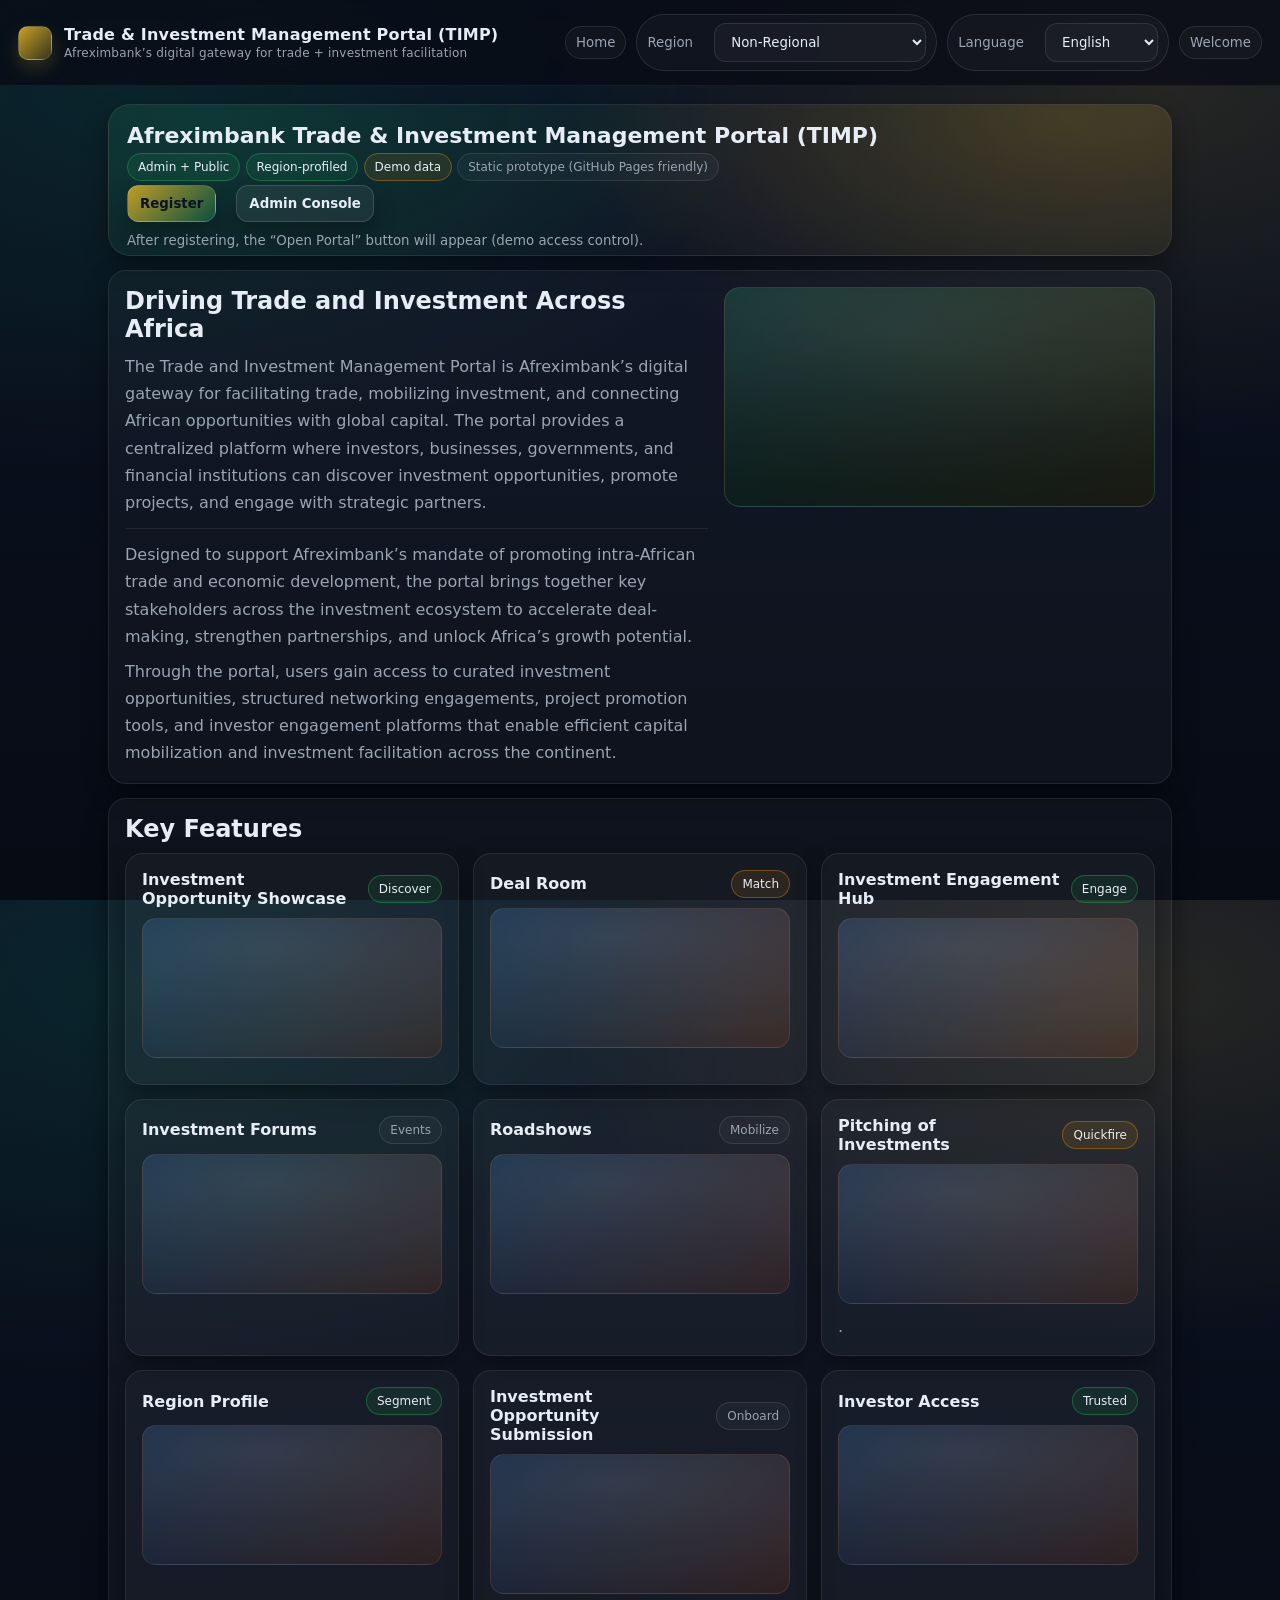
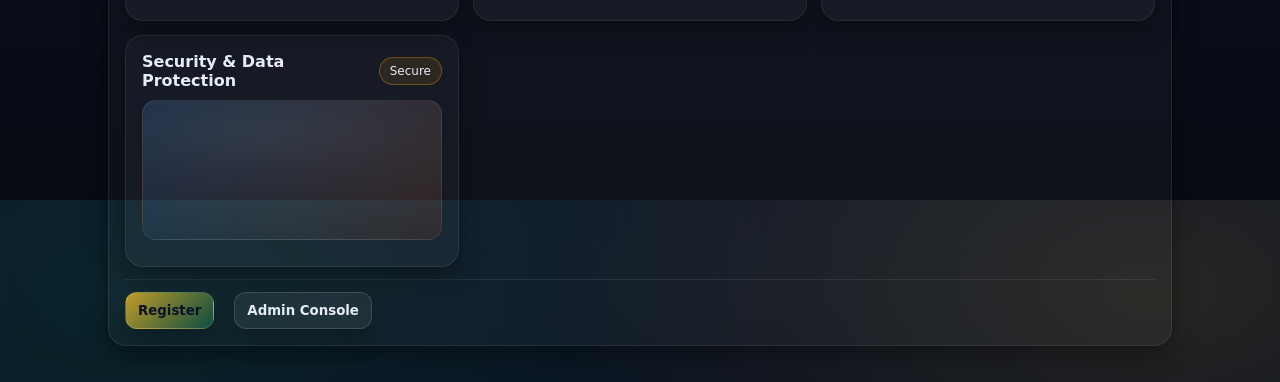
==== commit f5f7cf4a: "Update index.html" ====
--- a/index.html
+++ b/index.html
@@ -377,383 +377,4 @@
     });
   </script>
 </body>
-</html><!doctype html>
-<html lang="en">
-<head>
-  <meta charset="utf-8" />
-  <meta name="viewport" content="width=device-width,initial-scale=1" />
-  <title>TIMP – Home</title>
-  <link rel="stylesheet" href="styles.css" />
-
-  <!-- Small page-only helpers (no need to edit styles.css) -->
-  <style>
-    .mediaBlock{
-      display:grid;
-      grid-template-columns: 1.15fr .85fr;
-      gap:16px;
-      align-items:stretch;
-    }
-    @media (max-width: 860px){
-      .mediaBlock{ grid-template-columns: 1fr; }
-    }
-
-    /* ---- Video card (replaces imgSlot) ---- */
-    .videoSlot{
-      border-radius:16px;
-      border:1px solid rgba(255,255,255,.08);
-      overflow:hidden;
-      min-height: 220px;
-      position:relative;
-
-      /* same look you had */
-      background:
-        radial-gradient(900px 260px at 40% 20%, rgba(255,255,255,0.10), transparent 60%),
-        linear-gradient(135deg, rgba(0,180,120,0.18), rgba(255,210,0,0.10));
-    }
-    .videoSlot iframe{
-      position:absolute;
-      inset:0;
-      width:100%;
-      height:100%;
-      border:0;
-      pointer-events:none; /* keeps it “background-like” inside the card */
-      transform: scale(1.02);
-    }
-    .videoSlotOverlay{
-      position:absolute;
-      inset:0;
-      background: linear-gradient(180deg, rgba(0,0,0,0.10), rgba(0,0,0,0.35));
-      pointer-events:none;
-    }
-
-    .imgHint{
-      color: var(--muted);
-      font-size: 12px;
-      line-height: 1.4;
-    }
-
-    .featureGrid{
-      display:grid;
-      grid-template-columns: repeat(3, 1fr);
-      gap:14px;
-    }
-    @media (max-width: 980px){
-      .featureGrid{ grid-template-columns: repeat(2, 1fr); }
-    }
-    @media (max-width: 640px){
-      .featureGrid{ grid-template-columns: 1fr; }
-    }
-    .featureCard .featureTop{
-      display:flex;
-      align-items:center;
-      justify-content:space-between;
-      gap:10px;
-      margin-bottom:10px;
-    }
-    .featureCard .featureImg{
-      width:100%;
-      height:140px;
-      border-radius:14px;
-      border:1px solid rgba(255,255,255,.08);
-      overflow:hidden;
-      margin:10px 0;
-      background:
-        radial-gradient(700px 200px at 40% 20%, rgba(255,255,255,0.10), transparent 60%),
-        linear-gradient(135deg, rgba(0,120,255,0.12), rgba(255,90,0,0.10));
-      display:flex;
-      align-items:center;
-      justify-content:center;
-    }
-    .featureCard .featureImg img{
-      width:100%;
-      height:100%;
-      object-fit:cover;
-      display:block;
-    }
-    .ctaRow{
-      display:flex;
-      gap:10px;
-      flex-wrap:wrap;
-      margin-top:10px;
-    }
-  </style>
-</head>
-
-<body>
-  <div class="topbar">
-    <div class="brand">
-      <div class="logo"></div>
-      <div>
-        <div><b>Trade & Investment Management Portal (TIMP)</b></div>
-        <span class="sub">Afreximbank’s digital gateway for trade + investment facilitation</span>
-      </div>
-    </div>
-
-    <div class="pills">
-      <a class="pill" href="index.html"><small>Home</small></a>
-      <div class="pill"><small>Region</small>&nbsp;<select id="regionSel"></select></div>
-      <div class="pill"><small>Language</small>&nbsp;
-        <select id="langSel">
-          <option value="en">English</option>
-          <option value="fr">Français</option>
-          <option value="ar">العربية</option>
-          <option value="pt">Português</option>
-        </select>
-      </div>
-      <a class="pill" href="welcome.html"><small>Welcome</small></a>
-    </div>
-  </div>
-
-  <div class="main" style="max-width:1100px;margin:0 auto;">
-
-    <!-- HERO -->
-    <div class="hero">
-      <h1 style="margin-bottom:8px;">Afreximbank Trade & Investment Management Portal (TIMP)</h1>
-
-      <div class="meta">
-        <span class="tag ok">Admin + Public</span>
-        <span class="tag ok">Region-profiled</span>
-        <span class="tag warn">Demo data</span>
-        <span class="tag muted">Static prototype (GitHub Pages friendly)</span>
-      </div>
-
-      <div class="ctaRow">
-        <a href="register.html"><button>Register</button></a>
-
-        <!-- Hidden until user is "authed" (registered) -->
-        <a href="public.html#events">
-          <button class="secondary" id="openPortalBtn" style="display:none;">Open Portal</button>
-        </a>
-
-        <a href="admin.html"><button class="secondary">Admin Console</button></a>
-      </div>
-
-      <div style="margin-top:8px;">
-        <small class="muted">
-          After registering, the “Open Portal” button will appear (demo access control).
-        </small>
-      </div>
-    </div>
-
-    <!-- OVERVIEW + VIDEO CARD -->
-    <div class="card" style="margin-top:14px;">
-      <div class="mediaBlock">
-        <div>
-          <h2 style="margin-top:0;">Driving Trade and Investment Across Africa</h2>
-
-          <p style="color:var(--muted); line-height:1.7;">
-            The Trade and Investment Management Portal is Afreximbank’s digital gateway for facilitating trade,
-            mobilizing investment, and connecting African opportunities with global capital. The portal provides
-            a centralized platform where investors, businesses, governments, and financial institutions can
-            discover investment opportunities, promote projects, and engage with strategic partners.
-          </p>
-
-          <div class="hr"></div>
-
-          <p style="color:var(--muted); line-height:1.7;">
-            Designed to support Afreximbank’s mandate of promoting intra-African trade and economic development,
-            the portal brings together key stakeholders across the investment ecosystem to accelerate deal-making,
-            strengthen partnerships, and unlock Africa’s growth potential.
-          </p>
-
-          <p style="color:var(--muted); line-height:1.7; margin-bottom:0;">
-            Through the portal, users gain access to curated investment opportunities, structured networking
-            engagements, project promotion tools, and investor engagement platforms that enable efficient capital
-            mobilization and investment facilitation across the continent.
-          </p>
-        </div>
-
-        <div>
-          <!-- ✅ Muted YouTube video card (right side) -->
-          <div class="videoSlot" aria-label="TIMP home highlight video">
-            <!-- Video ID for https://youtu.be/0BpqnFuiQeg is: 0BpqnFuiQeg -->
-            <iframe
-              src="https://www.youtube-nocookie.com/embed/0BpqnFuiQeg?autoplay=1&mute=1&loop=1&playlist=0BpqnFuiQeg&controls=0&modestbranding=1&rel=0&playsinline=1"
-              title="TIMP highlight video"
-              allow="autoplay; encrypted-media"
-              referrerpolicy="strict-origin-when-cross-origin"
-              loading="lazy"
-            ></iframe>
-            <div class="videoSlotOverlay" aria-hidden="true"></div>
-          </div>
-          <div style="height:8px;"></div>
-          <div class="imgHint"></div>
-        </div>
-      </div>
-    </div>
-
-    <!-- KEY FEATURES -->
-    <div class="card" style="margin-top:14px;">
-      <h2 style="margin-top:0;">Key Features</h2>
-      <p style="color:var(--muted); line-height:1.7; margin-top:0;"></p>
-
-      <div class="featureGrid">
-
-        <div class="card featureCard" style="margin:0;">
-          <div class="featureTop">
-            <b>Investment Opportunity Showcase</b>
-            <span class="tag ok">Discover</span>
-          </div>
-          <div class="featureImg">
-            <img src="assets/feature-showcase.jpg" alt="Showcase"
-              onerror="this.remove(); this.parentElement.innerHTML='<div class=&quot;imgHint&quot;>Image slot: <code>assets/feature-showcase.jpg</code></div>'; ">
-          </div>
-          <p style="color:var(--muted); line-height:1.6; margin:0;"></p>
-        </div>
-
-        <div class="card featureCard" style="margin:0;">
-          <div class="featureTop">
-            <b>Deal Room</b>
-            <span class="tag warn">Match</span>
-          </div>
-          <div class="featureImg">
-            <img src="assets/feature-dealroom.jpg" alt="Deal Room"
-              onerror="this.remove(); this.parentElement.innerHTML='<div class=&quot;imgHint&quot;>Image slot: <code>assets/feature-dealroom.jpg</code></div>'; ">
-          </div>
-          <p style="color:var(--muted); line-height:1.6; margin:0;"></p>
-        </div>
-
-        <div class="card featureCard" style="margin:0;">
-          <div class="featureTop">
-            <b>Investment Engagement Hub</b>
-            <span class="tag ok">Engage</span>
-          </div>
-          <div class="featureImg">
-            <img src="assets/feature-engagement.jpg" alt="Engagement Hub"
-              onerror="this.remove(); this.parentElement.innerHTML='<div class=&quot;imgHint&quot;>Image slot: <code>assets/feature-engagement.jpg</code></div>'; ">
-          </div>
-          <p style="color:var(--muted); line-height:1.6; margin:0;"></p>
-        </div>
-
-        <div class="card featureCard" style="margin:0;">
-          <div class="featureTop">
-            <b>Investment Forums</b>
-            <span class="tag muted">Events</span>
-          </div>
-          <div class="featureImg">
-            <img src="assets/feature-forums.jpg" alt="Forums"
-              onerror="this.remove(); this.parentElement.innerHTML='<div class=&quot;imgHint&quot;>Image slot: <code>assets/feature-forums.jpg</code></div>'; ">
-          </div>
-          <p style="color:var(--muted); line-height:1.6; margin:0;"></p>
-        </div>
-
-        <div class="card featureCard" style="margin:0;">
-          <div class="featureTop">
-            <b>Roadshows</b>
-            <span class="tag muted">Mobilize</span>
-          </div>
-          <div class="featureImg">
-            <img src="assets/feature-roadshows.jpg" alt="Roadshows"
-              onerror="this.remove(); this.parentElement.innerHTML='<div class=&quot;imgHint&quot;>Image slot: <code>assets/feature-roadshows.jpg</code></div>'; ">
-          </div>
-          <p style="color:var(--muted); line-height:1.6; margin:0;"></p>
-        </div>
-
-        <div class="card featureCard" style="margin:0;">
-          <div class="featureTop">
-            <b>Pitching of Investments</b>
-            <span class="tag warn">Quickfire</span>
-          </div>
-          <div class="featureImg">
-            <img src="assets/feature-pitching.jpg" alt="Pitching"
-              onerror="this.remove(); this.parentElement.innerHTML='<div class=&quot;imgHint&quot;>Image slot: <code>assets/feature-pitching.jpg</code></div>'; ">
-          </div>
-          <p style="color:var(--muted); line-height:1.6; margin:0;">.</p>
-        </div>
-
-        <div class="card featureCard" style="margin:0;">
-          <div class="featureTop">
-            <b>Region Profile</b>
-            <span class="tag ok">Segment</span>
-          </div>
-          <div class="featureImg">
-            <img src="assets/feature-region.jpg" alt="Region profile"
-              onerror="this.remove(); this.parentElement.innerHTML='<div class=&quot;imgHint&quot;>Image slot: <code>assets/feature-region.jpg</code></div>'; ">
-          </div>
-          <p style="color:var(--muted); line-height:1.6; margin:0;"></p>
-        </div>
-
-        <div class="card featureCard" style="margin:0;">
-          <div class="featureTop">
-            <b>Investment Opportunity Submission</b>
-            <span class="tag muted">Onboard</span>
-          </div>
-          <div class="featureImg">
-            <img src="assets/feature-submission.jpg" alt="Submission"
-              onerror="this.remove(); this.parentElement.innerHTML='<div class=&quot;imgHint&quot;>Image slot: <code>assets/feature-submission.jpg</code></div>'; ">
-          </div>
-          <p style="color:var(--muted); line-height:1.6; margin:0;"></p>
-        </div>
-
-        <div class="card featureCard" style="margin:0;">
-          <div class="featureTop">
-            <b>Investor Access</b>
-            <span class="tag ok">Trusted</span>
-          </div>
-          <div class="featureImg">
-            <img src="assets/feature-access.jpg" alt="Investor access"
-              onerror="this.remove(); this.parentElement.innerHTML='<div class=&quot;imgHint&quot;>Image slot: <code>assets/feature-access.jpg</code></div>'; ">
-          </div>
-          <p style="color:var(--muted); line-height:1.6; margin:0;"></p>
-        </div>
-
-        <div class="card featureCard" style="margin:0;">
-          <div class="featureTop">
-            <b>Security & Data Protection</b>
-            <span class="tag warn">Secure</span>
-          </div>
-          <div class="featureImg">
-            <img src="assets/feature-security.jpg" alt="Security"
-              onerror="this.remove(); this.parentElement.innerHTML='<div class=&quot;imgHint&quot;>Image slot: <code>assets/feature-security.jpg</code></div>'; ">
-          </div>
-          <p style="color:var(--muted); line-height:1.6; margin:0;"></p>
-        </div>
-
-      </div>
-
-      <div class="hr"></div>
-
-      <div class="ctaRow">
-        <a href="register.html"><button>Register</button></a>
-        <a href="public.html#events">
-          <button class="secondary" id="openPortalBtn2" style="display:none;">Open Portal</button>
-        </a>
-        <a href="admin.html"><button class="secondary">Admin Console</button></a>
-      </div>
-    </div>
-
-    <div style="height:18px;"></div>
-  </div>
-
-  <script src="data.js"></script>
-  <script src="util.js"></script>
-  <script src="app.js"></script>
-
-  <!-- ✅ Add auth.js (controls whether Open Portal shows) -->
-  <script src="auth.js"></script>
-
-  <script>
-    // Fill region selector
-    const regionSel = document.getElementById("regionSel");
-    if (window.TIMP_REGIONS && regionSel){
-      TIMP_REGIONS.forEach(r=>{
-        const opt = document.createElement("option");
-        opt.value = r.id;
-        opt.textContent = r.name[pickLang()] || r.name.en;
-        regionSel.appendChild(opt);
-      });
-    }
-    if (typeof initTopbar === "function") initTopbar();
-
-    // Show Open Portal buttons only if registered/authed
-    const authed = (window.TIMP_AUTH && typeof TIMP_AUTH.isAuthed === "function")
-      ? TIMP_AUTH.isAuthed()
-      : false;
-
-    ["openPortalBtn","openPortalBtn2"].forEach(id=>{
-      const b = document.getElementById(id);
-      if (b) b.style.display = authed ? "inline-block" : "none";
-    });
-  </script>
-</body>
 </html>
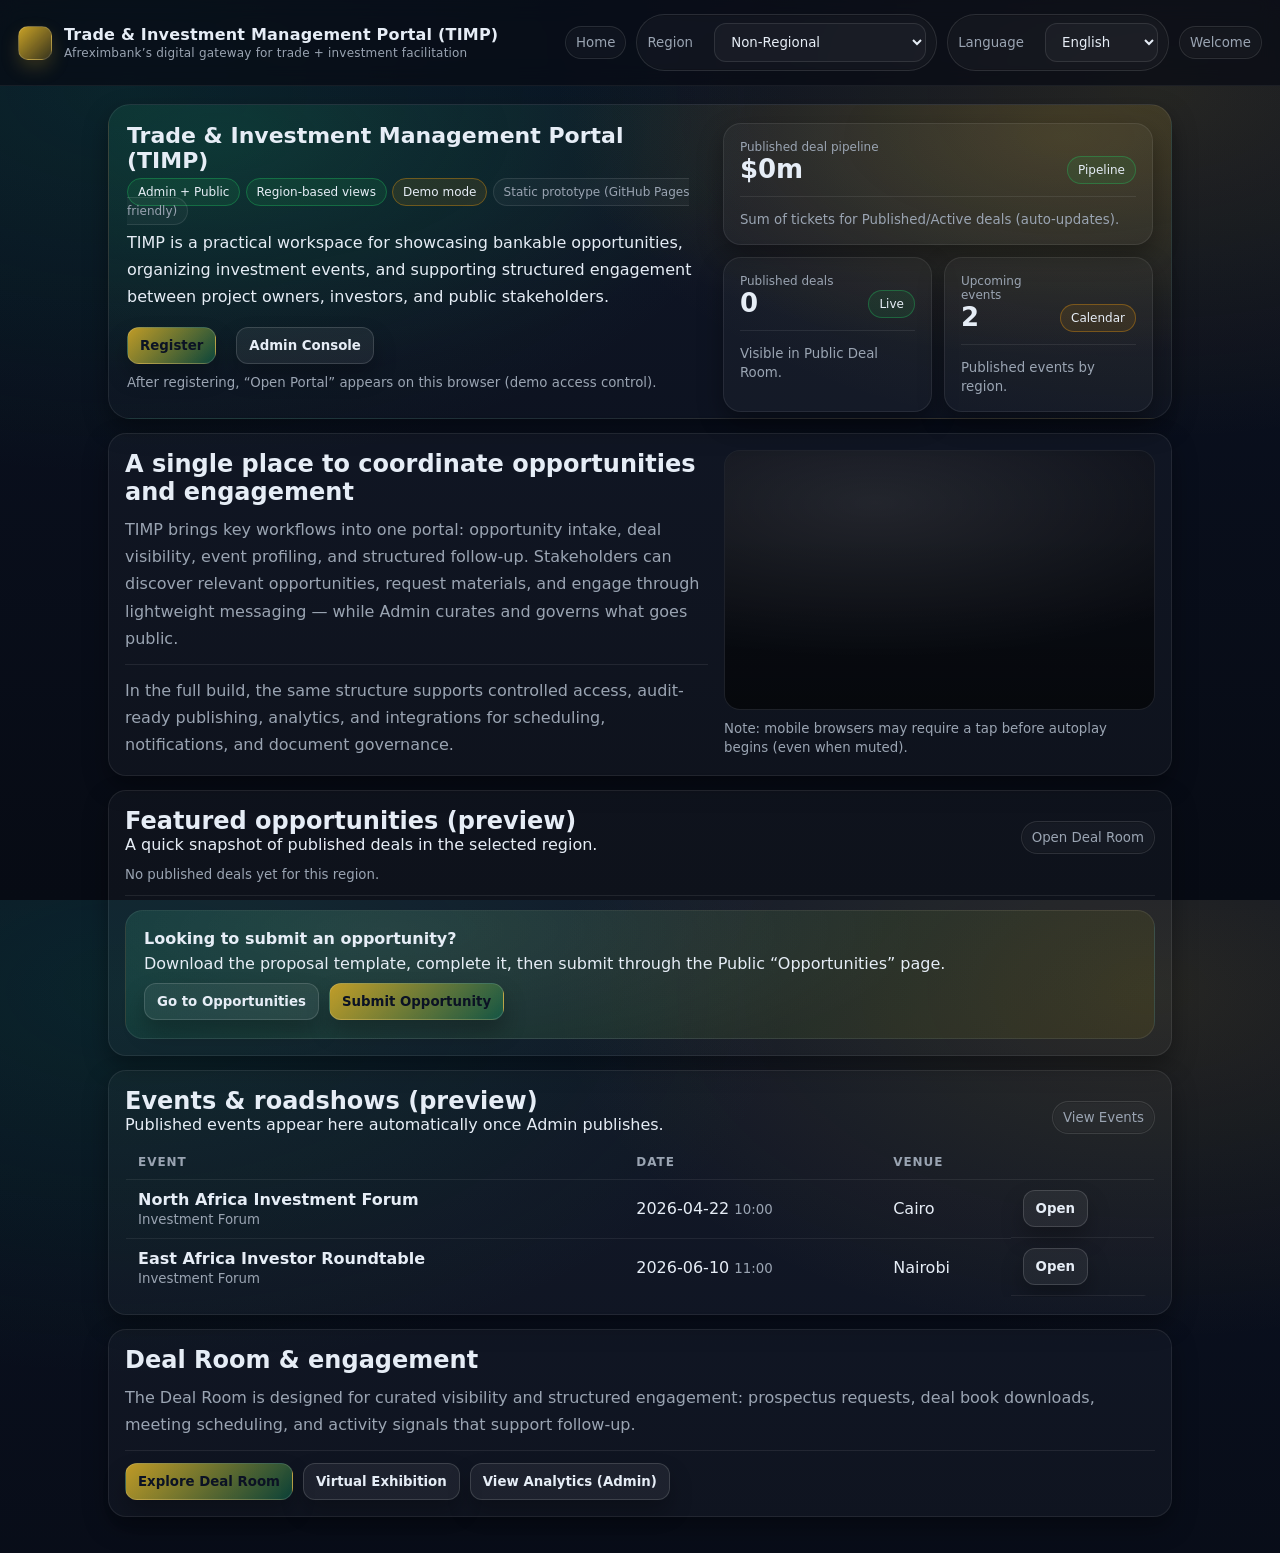
==== commit 4529996c: "Update index.html" ====
--- a/index.html
+++ b/index.html
@@ -6,96 +6,76 @@
   <title>TIMP – Home</title>
   <link rel="stylesheet" href="styles.css" />
 
-  <!-- Small page-only helpers (no need to edit styles.css) -->
   <style>
-    .mediaBlock{
+    /* Hero layout like your Landing Page, but using your existing theme */
+    .heroGrid{
       display:grid;
       grid-template-columns: 1.15fr .85fr;
-      gap:16px;
+      gap:14px;
       align-items:stretch;
     }
-    @media (max-width: 860px){
-      .mediaBlock{ grid-template-columns: 1fr; }
-    }
-
-    /* ---- Video card (replaces imgSlot) ---- */
-    .videoSlot{
+    @media (max-width: 980px){
+      .heroGrid{ grid-template-columns: 1fr; }
+    }
+    .heroActions{ display:flex; gap:10px; flex-wrap:wrap; margin-top:12px; }
+    .statsGrid{
+      display:grid;
+      grid-template-columns: 1fr 1fr;
+      gap:12px;
+    }
+    .statsGrid .card{ margin:0; }
+    .statsGrid .card.full{ grid-column: 1 / -1; }
+
+    /* Video card (right column in overview section) */
+    .videoCard{
       border-radius:16px;
       border:1px solid rgba(255,255,255,.08);
       overflow:hidden;
-      min-height: 220px;
-      position:relative;
-
-      /* same look you had */
-      background:
-        radial-gradient(900px 260px at 40% 20%, rgba(255,255,255,0.10), transparent 60%),
-        linear-gradient(135deg, rgba(0,180,120,0.18), rgba(255,210,0,0.10));
-    }
-    .videoSlot iframe{
+      min-height: 260px;
+      background: rgba(0,0,0,.25);
+      position: relative;
+    }
+    .videoCard iframe{
+      position:absolute;
+      inset:-10%;
+      width:120%;
+      height:120%;
+      border:0;
+      pointer-events:none; /* acts like background */
+      filter: saturate(1.05) brightness(0.85);
+    }
+    .videoOverlay{
       position:absolute;
       inset:0;
-      width:100%;
-      height:100%;
-      border:0;
-      pointer-events:none; /* keeps it “background-like” inside the card */
-      transform: scale(1.02);
-    }
-    .videoSlotOverlay{
-      position:absolute;
-      inset:0;
-      background: linear-gradient(180deg, rgba(0,0,0,0.10), rgba(0,0,0,0.35));
+      background: radial-gradient(700px 260px at 35% 20%, rgba(255,255,255,0.10), transparent 60%),
+                  linear-gradient(180deg, rgba(0,0,0,0.10), rgba(0,0,0,0.45));
       pointer-events:none;
     }
 
-    .imgHint{
-      color: var(--muted);
-      font-size: 12px;
-      line-height: 1.4;
-    }
-
-    .featureGrid{
+    .sectionTitleRow{
+      display:flex;
+      align-items:flex-end;
+      justify-content:space-between;
+      gap:12px;
+      flex-wrap:wrap;
+      margin-bottom:10px;
+    }
+    .miniCards{
       display:grid;
       grid-template-columns: repeat(3, 1fr);
       gap:14px;
     }
-    @media (max-width: 980px){
-      .featureGrid{ grid-template-columns: repeat(2, 1fr); }
-    }
-    @media (max-width: 640px){
-      .featureGrid{ grid-template-columns: 1fr; }
-    }
-    .featureCard .featureTop{
-      display:flex;
-      align-items:center;
-      justify-content:space-between;
-      gap:10px;
-      margin-bottom:10px;
-    }
-    .featureCard .featureImg{
-      width:100%;
-      height:140px;
-      border-radius:14px;
+    @media (max-width: 980px){ .miniCards{ grid-template-columns: repeat(2, 1fr); } }
+    @media (max-width: 640px){ .miniCards{ grid-template-columns: 1fr; } }
+
+    .ctaBand{
+      margin-top:14px;
+      padding:18px;
+      border-radius:18px;
       border:1px solid rgba(255,255,255,.08);
-      overflow:hidden;
-      margin:10px 0;
       background:
-        radial-gradient(700px 200px at 40% 20%, rgba(255,255,255,0.10), transparent 60%),
-        linear-gradient(135deg, rgba(0,120,255,0.12), rgba(255,90,0,0.10));
-      display:flex;
-      align-items:center;
-      justify-content:center;
-    }
-    .featureCard .featureImg img{
-      width:100%;
-      height:100%;
-      object-fit:cover;
-      display:block;
-    }
-    .ctaRow{
-      display:flex;
-      gap:10px;
-      flex-wrap:wrap;
-      margin-top:10px;
+        radial-gradient(900px 260px at 25% 15%, rgba(255,255,255,0.08), transparent 60%),
+        linear-gradient(135deg, rgba(0,180,120,0.12), rgba(255,210,0,0.08));
     }
   </style>
 </head>
@@ -127,219 +107,166 @@
 
   <div class="main" style="max-width:1100px;margin:0 auto;">
 
-    <!-- HERO -->
+    <!-- HERO (landing-style structure, rephrased content) -->
     <div class="hero">
-      <h1 style="margin-bottom:8px;">Afreximbank Trade & Investment Management Portal (TIMP)</h1>
-
-      <div class="meta">
-        <span class="tag ok">Admin + Public</span>
-        <span class="tag ok">Region-profiled</span>
-        <span class="tag warn">Demo data</span>
-        <span class="tag muted">Static prototype (GitHub Pages friendly)</span>
-      </div>
-
-      <div class="ctaRow">
-        <a href="register.html"><button>Register</button></a>
-
-        <!-- Hidden until user is "authed" (registered) -->
-        <a href="public.html#events">
-          <button class="secondary" id="openPortalBtn" style="display:none;">Open Portal</button>
-        </a>
-
-        <a href="admin.html"><button class="secondary">Admin Console</button></a>
-      </div>
-
-      <div style="margin-top:8px;">
-        <small class="muted">
-          After registering, the “Open Portal” button will appear (demo access control).
-        </small>
-      </div>
-    </div>
-
-    <!-- OVERVIEW + VIDEO CARD -->
+      <div class="heroGrid">
+        <div>
+          <h1 style="margin-bottom:8px;">Trade & Investment Management Portal (TIMP)</h1>
+
+          <div class="meta">
+            <span class="tag ok">Admin + Public</span>
+            <span class="tag ok">Region-based views</span>
+            <span class="tag warn">Demo mode</span>
+            <span class="tag muted">Static prototype (GitHub Pages friendly)</span>
+          </div>
+
+          <p class="muted" style="line-height:1.7; margin-top:10px; max-width:720px;">
+            TIMP is a practical workspace for showcasing bankable opportunities, organizing investment events,
+            and supporting structured engagement between project owners, investors, and public stakeholders.
+          </p>
+
+          <div class="heroActions">
+            <a href="register.html"><button>Register</button></a>
+
+            <a href="public.html#events">
+              <button class="secondary" id="openPortalBtn" style="display:none;">Open Portal</button>
+            </a>
+
+            <a href="admin.html"><button class="secondary">Admin Console</button></a>
+          </div>
+
+          <div style="margin-top:8px;">
+            <small class="muted">After registering, “Open Portal” appears on this browser (demo access control).</small>
+          </div>
+        </div>
+
+        <!-- Stats like landing page -->
+        <div class="statsGrid">
+          <div class="card full">
+            <div class="mini">
+              <div>
+                <div class="label">Published deal pipeline</div>
+                <div class="big" id="kpiPipeline">$0m</div>
+              </div>
+              <span class="tag ok">Pipeline</span>
+            </div>
+            <div class="hr"></div>
+            <small class="muted">Sum of tickets for Published/Active deals (auto-updates).</small>
+          </div>
+
+          <div class="card">
+            <div class="mini">
+              <div>
+                <div class="label">Published deals</div>
+                <div class="big" id="kpiDeals">0</div>
+              </div>
+              <span class="tag ok">Live</span>
+            </div>
+            <div class="hr"></div>
+            <small class="muted">Visible in Public Deal Room.</small>
+          </div>
+
+          <div class="card">
+            <div class="mini">
+              <div>
+                <div class="label">Upcoming events</div>
+                <div class="big" id="kpiEvents">0</div>
+              </div>
+              <span class="tag warn">Calendar</span>
+            </div>
+            <div class="hr"></div>
+            <small class="muted">Published events by region.</small>
+          </div>
+        </div>
+      </div>
+    </div>
+
+    <!-- OVERVIEW + RIGHT VIDEO CARD (muted YouTube) -->
     <div class="card" style="margin-top:14px;">
-      <div class="mediaBlock">
+      <div style="display:grid; grid-template-columns: 1.15fr .85fr; gap:16px; align-items:stretch;">
         <div>
-          <h2 style="margin-top:0;">Driving Trade and Investment Across Africa</h2>
+          <h2 style="margin-top:0;">A single place to coordinate opportunities and engagement</h2>
 
           <p style="color:var(--muted); line-height:1.7;">
-            The Trade and Investment Management Portal is Afreximbank’s digital gateway for facilitating trade,
-            mobilizing investment, and connecting African opportunities with global capital. The portal provides
-            a centralized platform where investors, businesses, governments, and financial institutions can
-            discover investment opportunities, promote projects, and engage with strategic partners.
+            TIMP brings key workflows into one portal: opportunity intake, deal visibility, event profiling,
+            and structured follow-up. Stakeholders can discover relevant opportunities, request materials,
+            and engage through lightweight messaging — while Admin curates and governs what goes public.
           </p>
 
           <div class="hr"></div>
 
-          <p style="color:var(--muted); line-height:1.7;">
-            Designed to support Afreximbank’s mandate of promoting intra-African trade and economic development,
-            the portal brings together key stakeholders across the investment ecosystem to accelerate deal-making,
-            strengthen partnerships, and unlock Africa’s growth potential.
+          <p style="color:var(--muted); line-height:1.7; margin-bottom:0;">
+            In the full build, the same structure supports controlled access, audit-ready publishing, analytics,
+            and integrations for scheduling, notifications, and document governance.
           </p>
-
-          <p style="color:var(--muted); line-height:1.7; margin-bottom:0;">
-            Through the portal, users gain access to curated investment opportunities, structured networking
-            engagements, project promotion tools, and investor engagement platforms that enable efficient capital
-            mobilization and investment facilitation across the continent.
-          </p>
         </div>
 
         <div>
-          <!-- ✅ Muted YouTube video card (right side) -->
-          <div class="videoSlot" aria-label="TIMP home highlight video">
-            <!-- Video ID for https://youtu.be/0BpqnFuiQeg is: 0BpqnFuiQeg -->
+          <div class="videoCard" aria-label="Home video">
             <iframe
-              src="https://www.youtube-nocookie.com/embed/0BpqnFuiQeg?autoplay=1&mute=1&loop=1&playlist=0BpqnFuiQeg&controls=0&modestbranding=1&rel=0&playsinline=1"
-              title="TIMP highlight video"
-              allow="autoplay; encrypted-media"
-              referrerpolicy="strict-origin-when-cross-origin"
-              loading="lazy"
-            ></iframe>
-            <div class="videoSlotOverlay" aria-hidden="true"></div>
+              src="https://www.youtube.com/embed/0BpqnFuiQeg?autoplay=1&mute=1&controls=0&loop=1&playlist=0BpqnFuiQeg&playsinline=1&modestbranding=1&rel=0"
+              title="TIMP video"
+              allow="autoplay; encrypted-media; picture-in-picture"
+              referrerpolicy="strict-origin-when-cross-origin">
+            </iframe>
+            <div class="videoOverlay" aria-hidden="true"></div>
           </div>
           <div style="height:8px;"></div>
-          <div class="imgHint"></div>
-        </div>
-      </div>
-    </div>
-
-    <!-- KEY FEATURES -->
+          <small class="muted">Note: mobile browsers may require a tap before autoplay begins (even when muted).</small>
+        </div>
+      </div>
+    </div>
+
+    <!-- FEATURED OPPORTUNITIES (preview cards) -->
     <div class="card" style="margin-top:14px;">
-      <h2 style="margin-top:0;">Key Features</h2>
-      <p style="color:var(--muted); line-height:1.7; margin-top:0;"></p>
-
-      <div class="featureGrid">
-
-        <div class="card featureCard" style="margin:0;">
-          <div class="featureTop">
-            <b>Investment Opportunity Showcase</b>
-            <span class="tag ok">Discover</span>
-          </div>
-          <div class="featureImg">
-            <img src="assets/feature-showcase.jpg" alt="Showcase"
-              onerror="this.remove(); this.parentElement.innerHTML='<div class=&quot;imgHint&quot;>Image slot: <code>assets/feature-showcase.jpg</code></div>'; ">
-          </div>
-          <p style="color:var(--muted); line-height:1.6; margin:0;"></p>
-        </div>
-
-        <div class="card featureCard" style="margin:0;">
-          <div class="featureTop">
-            <b>Deal Room</b>
-            <span class="tag warn">Match</span>
-          </div>
-          <div class="featureImg">
-            <img src="assets/feature-dealroom.jpg" alt="Deal Room"
-              onerror="this.remove(); this.parentElement.innerHTML='<div class=&quot;imgHint&quot;>Image slot: <code>assets/feature-dealroom.jpg</code></div>'; ">
-          </div>
-          <p style="color:var(--muted); line-height:1.6; margin:0;"></p>
-        </div>
-
-        <div class="card featureCard" style="margin:0;">
-          <div class="featureTop">
-            <b>Investment Engagement Hub</b>
-            <span class="tag ok">Engage</span>
-          </div>
-          <div class="featureImg">
-            <img src="assets/feature-engagement.jpg" alt="Engagement Hub"
-              onerror="this.remove(); this.parentElement.innerHTML='<div class=&quot;imgHint&quot;>Image slot: <code>assets/feature-engagement.jpg</code></div>'; ">
-          </div>
-          <p style="color:var(--muted); line-height:1.6; margin:0;"></p>
-        </div>
-
-        <div class="card featureCard" style="margin:0;">
-          <div class="featureTop">
-            <b>Investment Forums</b>
-            <span class="tag muted">Events</span>
-          </div>
-          <div class="featureImg">
-            <img src="assets/feature-forums.jpg" alt="Forums"
-              onerror="this.remove(); this.parentElement.innerHTML='<div class=&quot;imgHint&quot;>Image slot: <code>assets/feature-forums.jpg</code></div>'; ">
-          </div>
-          <p style="color:var(--muted); line-height:1.6; margin:0;"></p>
-        </div>
-
-        <div class="card featureCard" style="margin:0;">
-          <div class="featureTop">
-            <b>Roadshows</b>
-            <span class="tag muted">Mobilize</span>
-          </div>
-          <div class="featureImg">
-            <img src="assets/feature-roadshows.jpg" alt="Roadshows"
-              onerror="this.remove(); this.parentElement.innerHTML='<div class=&quot;imgHint&quot;>Image slot: <code>assets/feature-roadshows.jpg</code></div>'; ">
-          </div>
-          <p style="color:var(--muted); line-height:1.6; margin:0;"></p>
-        </div>
-
-        <div class="card featureCard" style="margin:0;">
-          <div class="featureTop">
-            <b>Pitching of Investments</b>
-            <span class="tag warn">Quickfire</span>
-          </div>
-          <div class="featureImg">
-            <img src="assets/feature-pitching.jpg" alt="Pitching"
-              onerror="this.remove(); this.parentElement.innerHTML='<div class=&quot;imgHint&quot;>Image slot: <code>assets/feature-pitching.jpg</code></div>'; ">
-          </div>
-          <p style="color:var(--muted); line-height:1.6; margin:0;">.</p>
-        </div>
-
-        <div class="card featureCard" style="margin:0;">
-          <div class="featureTop">
-            <b>Region Profile</b>
-            <span class="tag ok">Segment</span>
-          </div>
-          <div class="featureImg">
-            <img src="assets/feature-region.jpg" alt="Region profile"
-              onerror="this.remove(); this.parentElement.innerHTML='<div class=&quot;imgHint&quot;>Image slot: <code>assets/feature-region.jpg</code></div>'; ">
-          </div>
-          <p style="color:var(--muted); line-height:1.6; margin:0;"></p>
-        </div>
-
-        <div class="card featureCard" style="margin:0;">
-          <div class="featureTop">
-            <b>Investment Opportunity Submission</b>
-            <span class="tag muted">Onboard</span>
-          </div>
-          <div class="featureImg">
-            <img src="assets/feature-submission.jpg" alt="Submission"
-              onerror="this.remove(); this.parentElement.innerHTML='<div class=&quot;imgHint&quot;>Image slot: <code>assets/feature-submission.jpg</code></div>'; ">
-          </div>
-          <p style="color:var(--muted); line-height:1.6; margin:0;"></p>
-        </div>
-
-        <div class="card featureCard" style="margin:0;">
-          <div class="featureTop">
-            <b>Investor Access</b>
-            <span class="tag ok">Trusted</span>
-          </div>
-          <div class="featureImg">
-            <img src="assets/feature-access.jpg" alt="Investor access"
-              onerror="this.remove(); this.parentElement.innerHTML='<div class=&quot;imgHint&quot;>Image slot: <code>assets/feature-access.jpg</code></div>'; ">
-          </div>
-          <p style="color:var(--muted); line-height:1.6; margin:0;"></p>
-        </div>
-
-        <div class="card featureCard" style="margin:0;">
-          <div class="featureTop">
-            <b>Security & Data Protection</b>
-            <span class="tag warn">Secure</span>
-          </div>
-          <div class="featureImg">
-            <img src="assets/feature-security.jpg" alt="Security"
-              onerror="this.remove(); this.parentElement.innerHTML='<div class=&quot;imgHint&quot;>Image slot: <code>assets/feature-security.jpg</code></div>'; ">
-          </div>
-          <p style="color:var(--muted); line-height:1.6; margin:0;"></p>
-        </div>
-
-      </div>
+      <div class="sectionTitleRow">
+        <div>
+          <h2 style="margin:0;">Featured opportunities (preview)</h2>
+          <div class="muted">A quick snapshot of published deals in the selected region.</div>
+        </div>
+        <a class="pill" href="public.html#dealroom"><small>Open Deal Room</small></a>
+      </div>
+
+      <div class="miniCards" id="dealsPreview"></div>
 
       <div class="hr"></div>
-
-      <div class="ctaRow">
-        <a href="register.html"><button>Register</button></a>
-        <a href="public.html#events">
-          <button class="secondary" id="openPortalBtn2" style="display:none;">Open Portal</button>
-        </a>
-        <a href="admin.html"><button class="secondary">Admin Console</button></a>
+      <div class="ctaBand">
+        <b>Looking to submit an opportunity?</b>
+        <div class="muted" style="margin-top:6px;">
+          Download the proposal template, complete it, then submit through the Public “Opportunities” page.
+        </div>
+        <div style="margin-top:10px;" class="heroActions">
+          <a href="public.html#opps"><button class="secondary">Go to Opportunities</button></a>
+          <a href="public.html#opps"><button>Submit Opportunity</button></a>
+        </div>
+      </div>
+    </div>
+
+    <!-- UPCOMING EVENTS (preview list) -->
+    <div class="card" style="margin-top:14px;">
+      <div class="sectionTitleRow">
+        <div>
+          <h2 style="margin:0;">Events & roadshows (preview)</h2>
+          <div class="muted">Published events appear here automatically once Admin publishes.</div>
+        </div>
+        <a class="pill" href="public.html#events"><small>View Events</small></a>
+      </div>
+
+      <div id="eventsPreview"></div>
+    </div>
+
+    <!-- DEAL ROOM CTA -->
+    <div class="card" style="margin-top:14px;">
+      <h2 style="margin-top:0;">Deal Room & engagement</h2>
+      <p style="color:var(--muted); line-height:1.7;">
+        The Deal Room is designed for curated visibility and structured engagement:
+        prospectus requests, deal book downloads, meeting scheduling, and activity signals that support follow-up.
+      </p>
+      <div class="hr"></div>
+      <div class="heroActions">
+        <a href="public.html#dealroom"><button>Explore Deal Room</button></a>
+        <a href="public.html#expo"><button class="secondary">Virtual Exhibition</button></a>
+        <a href="admin.html#analytics"><button class="secondary">View Analytics (Admin)</button></a>
       </div>
     </div>
 
@@ -349,12 +276,10 @@
   <script src="data.js"></script>
   <script src="util.js"></script>
   <script src="app.js"></script>
-
-  <!-- ✅ Add auth.js (controls whether Open Portal shows) -->
   <script src="auth.js"></script>
 
   <script>
-    // Fill region selector
+    // Fill region selector (keeps behavior consistent)
     const regionSel = document.getElementById("regionSel");
     if (window.TIMP_REGIONS && regionSel){
       TIMP_REGIONS.forEach(r=>{
@@ -366,15 +291,113 @@
     }
     if (typeof initTopbar === "function") initTopbar();
 
-    // Show Open Portal buttons only if registered/authed
-    const authed = (window.TIMP_AUTH && typeof TIMP_AUTH.isAuthed === "function")
-      ? TIMP_AUTH.isAuthed()
-      : false;
-
-    ["openPortalBtn","openPortalBtn2"].forEach(id=>{
-      const b = document.getElementById(id);
-      if (b) b.style.display = authed ? "inline-block" : "none";
+    // Open Portal visibility
+    const authed = (window.TIMP_AUTH && typeof TIMP_AUTH.isAuthed === "function") ? TIMP_AUTH.isAuthed() : false;
+    const openPortalBtn = document.getElementById("openPortalBtn");
+    if (openPortalBtn) openPortalBtn.style.display = authed ? "inline-block" : "none";
+
+    // Safe getters (localStorage-first)
+    function getEventsSafe(){
+      try{
+        const x = JSON.parse(localStorage.getItem("timp_events") || "null");
+        if (Array.isArray(x)) return x;
+      }catch(e){}
+      return (window.TIMP_DATA && Array.isArray(TIMP_DATA.events)) ? TIMP_DATA.events : [];
+    }
+    function getDealsSafe(){
+      try{
+        const x = JSON.parse(localStorage.getItem("timp_deals") || "null");
+        if (Array.isArray(x)) return x;
+      }catch(e){}
+      return (window.TIMP_DATA && Array.isArray(TIMP_DATA.deals)) ? TIMP_DATA.deals : [];
+    }
+
+    function regionId(){
+      return document.getElementById("regionSel")?.value || localStorage.getItem("timp_region") || "non_reg";
+    }
+    function byRegion(rows){
+      const r = regionId();
+      if (r === "non_reg") return rows;
+      return (rows || []).filter(x => !x?.region || x.region === r);
+    }
+    function isPublishedDeal(d){
+      const s = String(d?.status || "").toLowerCase().trim();
+      return (s === "published" || s === "active");
+    }
+    function isPublishedEvent(e){
+      return String(e?.status || "").toLowerCase().trim() === "published";
+    }
+    function fmtPipeline(totalM){
+      const totalB = totalM / 1000;
+      if (totalB >= 1) return `$${totalB.toFixed(2)}bn`;
+      return `$${Math.round(totalM).toLocaleString()}m`;
+    }
+
+    function renderHome(){
+      const deals = byRegion(getDealsSafe()).filter(isPublishedDeal);
+      const events = byRegion(getEventsSafe()).filter(isPublishedEvent);
+
+      // KPIs
+      const pipelineM = deals.reduce((sum, d)=> sum + Number(d.ticket_usd_m || 0), 0);
+      const kpiPipeline = document.getElementById("kpiPipeline");
+      const kpiDeals = document.getElementById("kpiDeals");
+      const kpiEvents = document.getElementById("kpiEvents");
+      if (kpiPipeline) kpiPipeline.textContent = fmtPipeline(pipelineM);
+      if (kpiDeals) kpiDeals.textContent = String(deals.length);
+      if (kpiEvents) kpiEvents.textContent = String(events.length);
+
+      // Deals preview
+      const dealsEl = document.getElementById("dealsPreview");
+      if (dealsEl){
+        const top = deals.slice(0, 6);
+        dealsEl.innerHTML = top.length ? top.map(d => `
+          <div class="card" style="margin:0;">
+            <div class="mini">
+              <div>
+                <div style="font-weight:700;">${(d.country || "Deal")} • ${(d.sector || "")}</div>
+                <div class="muted" style="margin-top:4px;">Stage: <b>${(d.stage || "—")}</b></div>
+              </div>
+              <span class="tag ${String(d.warmth||"Warm")==="Hot"?"ok":String(d.warmth||"Warm")==="Cold"?"muted":"warn"}">${(d.warmth || "Warm")}</span>
+            </div>
+            <div class="hr"></div>
+            <div class="muted">${(d.summary || "Opportunity summary will appear here.").slice(0, 120)}${(d.summary||"").length>120?"…":""}</div>
+            <div style="height:10px;"></div>
+            <a href="public.html#dealroom"><button class="secondary" style="width:100%;">View in Deal Room</button></a>
+          </div>
+        `).join("") : `<div class="muted"><small>No published deals yet for this region.</small></div>`;
+      }
+
+      // Events preview
+      const evEl = document.getElementById("eventsPreview");
+      if (evEl){
+        const topE = events.slice(0, 6);
+        evEl.innerHTML = topE.length ? `
+          <table class="table">
+            <thead><tr><th>Event</th><th>Date</th><th>Venue</th><th></th></tr></thead>
+            <tbody>
+              ${topE.map(e => `
+                <tr>
+                  <td><b>${e.title || "Event"}</b><br><small class="muted">${e.type || ""}</small></td>
+                  <td>${e.date || ""} <small class="muted">${e.time || ""}</small></td>
+                  <td>${e.venue || ""}</td>
+                  <td class="row-actions">
+                    <a href="public.html#events"><button class="secondary">Open</button></a>
+                  </td>
+                </tr>
+              `).join("")}
+            </tbody>
+          </table>
+        ` : `<div class="muted"><small>No published events yet for this region.</small></div>`;
+      }
+    }
+
+    // Re-render when region/lang changes
+    document.getElementById("regionSel")?.addEventListener("change", renderHome);
+    window.addEventListener("storage", (e)=>{
+      if (e.key === "timp_deals" || e.key === "timp_events") renderHome();
     });
+
+    renderHome();
   </script>
 </body>
 </html>
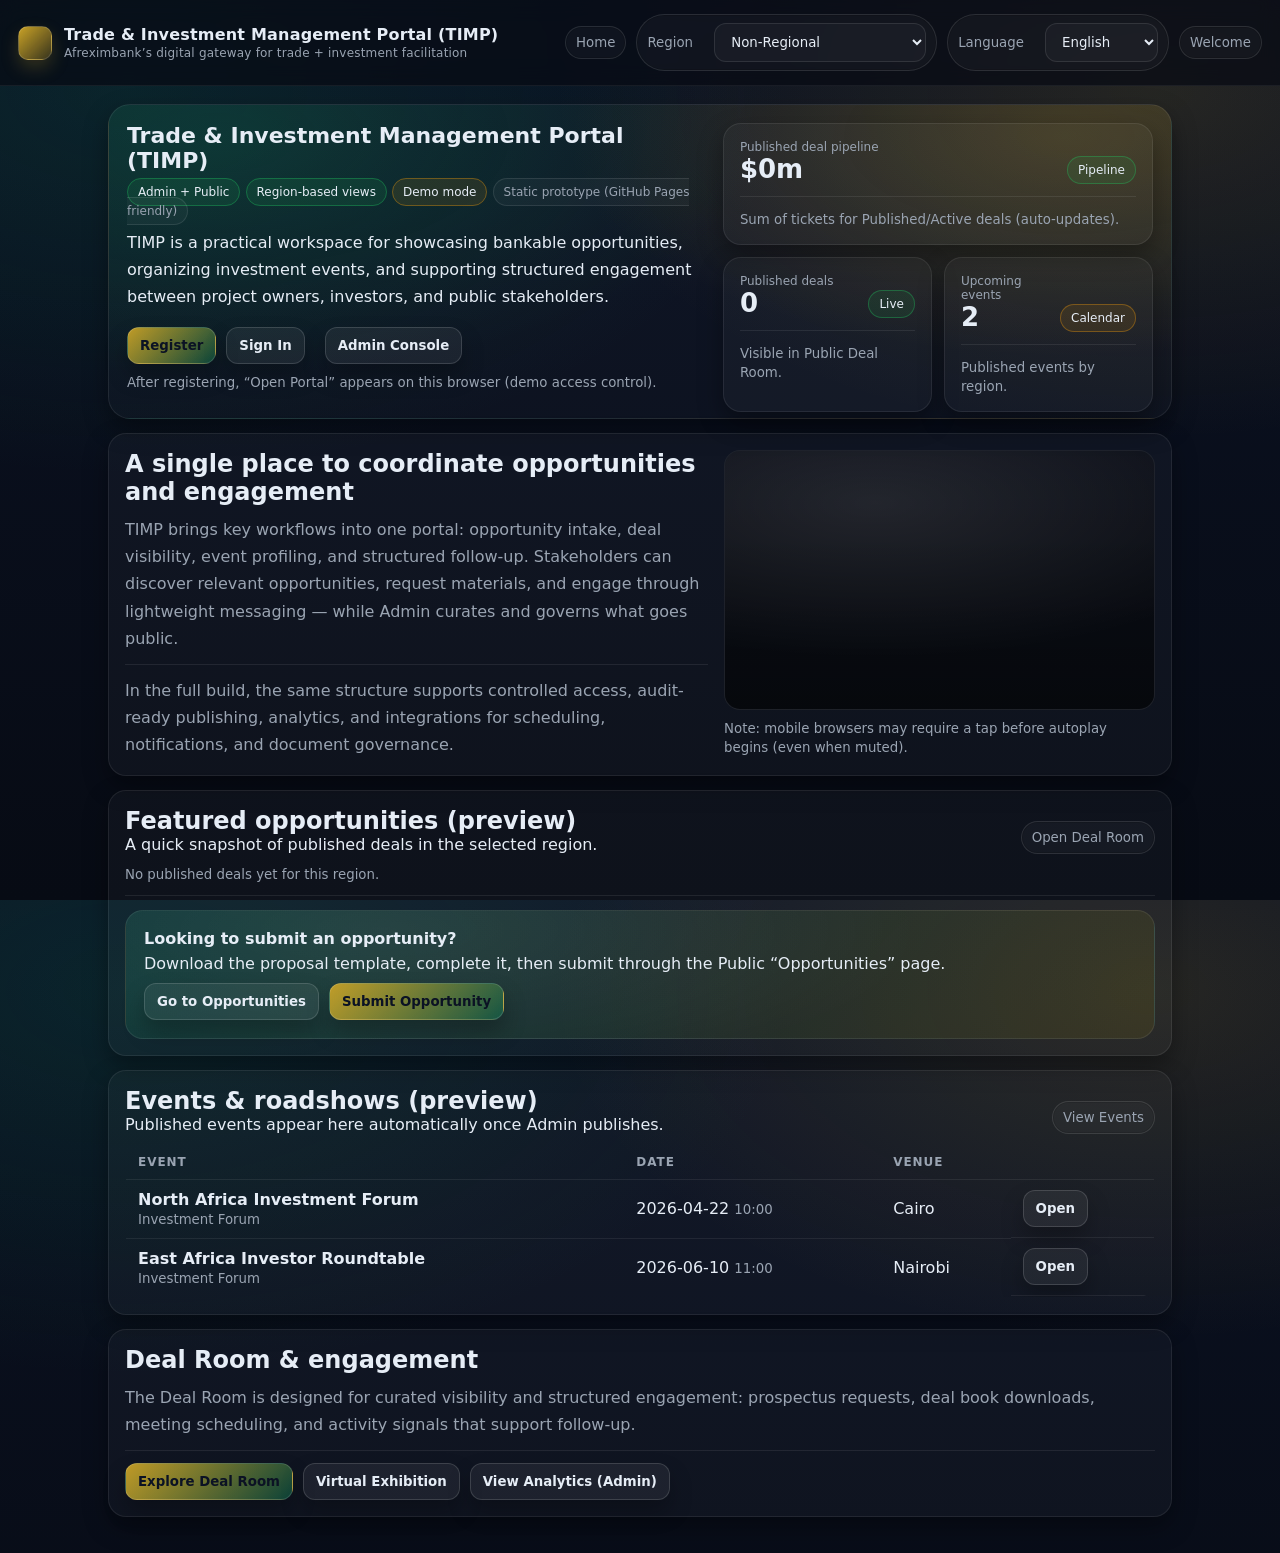
==== commit 05f0ddd3: "Update index.html" ====
--- a/index.html
+++ b/index.html
@@ -127,6 +127,9 @@
 
           <div class="heroActions">
             <a href="register.html"><button>Register</button></a>
+
+            <!-- ✅ NEW: Sign In appears only if NOT registered -->
+            <button class="secondary" id="signInBtn" style="display:none;" onclick="goSignIn()">Sign In</button>
 
             <a href="public.html#events">
               <button class="secondary" id="openPortalBtn" style="display:none;">Open Portal</button>
@@ -291,10 +294,26 @@
     }
     if (typeof initTopbar === "function") initTopbar();
 
-    // Open Portal visibility
+    // ✅ NEW: Sign in routing (Home only)
+    function goSignIn(){
+      try{
+        if(window.TIMP_AUTH && typeof TIMP_AUTH.isAuthed === "function" && TIMP_AUTH.isAuthed()){
+          location.href = "public.html#events";
+        } else {
+          location.href = "register.html";
+        }
+      }catch(e){
+        location.href = "register.html";
+      }
+    }
+
+    // Open Portal visibility + Sign In visibility
     const authed = (window.TIMP_AUTH && typeof TIMP_AUTH.isAuthed === "function") ? TIMP_AUTH.isAuthed() : false;
     const openPortalBtn = document.getElementById("openPortalBtn");
     if (openPortalBtn) openPortalBtn.style.display = authed ? "inline-block" : "none";
+
+    const signInBtn = document.getElementById("signInBtn");
+    if (signInBtn) signInBtn.style.display = authed ? "none" : "inline-block";
 
     // Safe getters (localStorage-first)
     function getEventsSafe(){
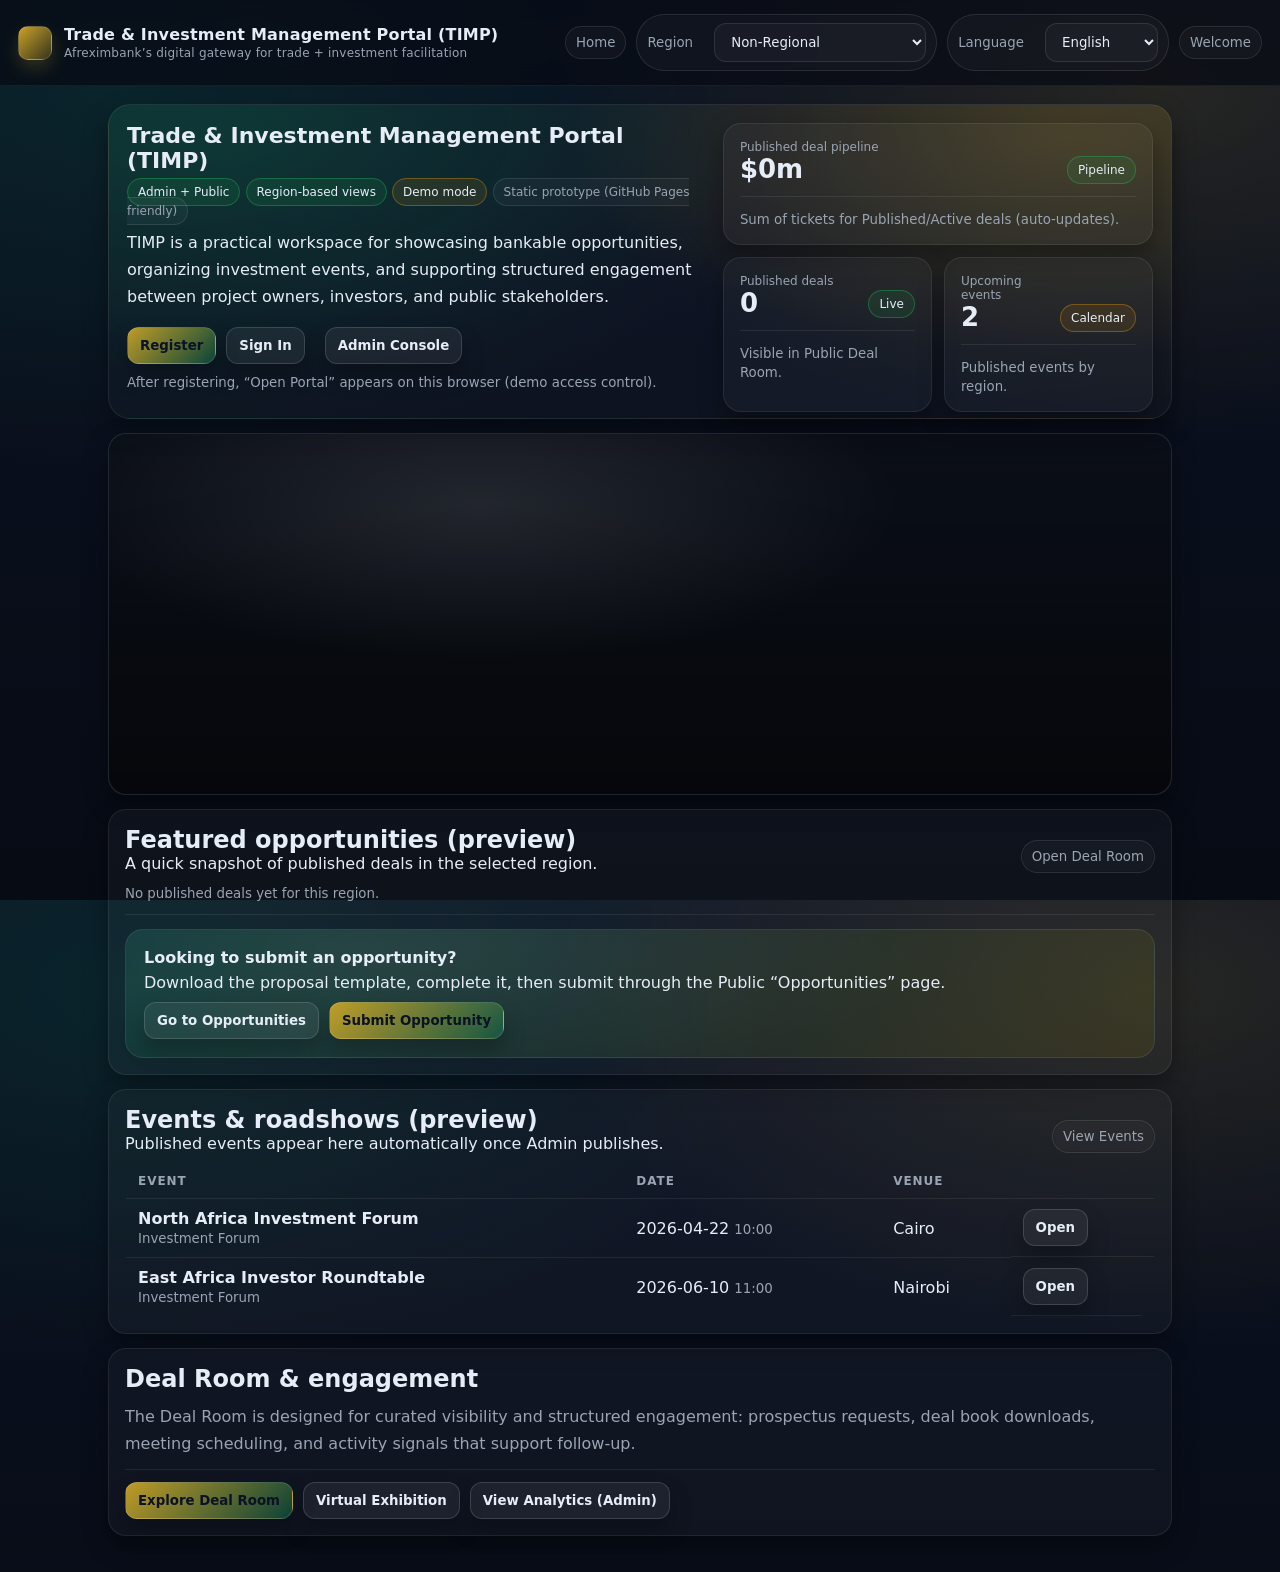
==== commit 6f411c98: "Update index.html" ====
--- a/index.html
+++ b/index.html
@@ -184,42 +184,18 @@
       </div>
     </div>
 
-    <!-- OVERVIEW + RIGHT VIDEO CARD (muted YouTube) -->
-    <div class="card" style="margin-top:14px;">
-      <div style="display:grid; grid-template-columns: 1.15fr .85fr; gap:16px; align-items:stretch;">
-        <div>
-          <h2 style="margin-top:0;">A single place to coordinate opportunities and engagement</h2>
-
-          <p style="color:var(--muted); line-height:1.7;">
-            TIMP brings key workflows into one portal: opportunity intake, deal visibility, event profiling,
-            and structured follow-up. Stakeholders can discover relevant opportunities, request materials,
-            and engage through lightweight messaging — while Admin curates and governs what goes public.
-          </p>
-
-          <div class="hr"></div>
-
-          <p style="color:var(--muted); line-height:1.7; margin-bottom:0;">
-            In the full build, the same structure supports controlled access, audit-ready publishing, analytics,
-            and integrations for scheduling, notifications, and document governance.
-          </p>
-        </div>
-
-        <div>
-          <div class="videoCard" aria-label="Home video">
-            <iframe
-              src="https://www.youtube.com/embed/0BpqnFuiQeg?autoplay=1&mute=1&controls=0&loop=1&playlist=0BpqnFuiQeg&playsinline=1&modestbranding=1&rel=0"
-              title="TIMP video"
-              allow="autoplay; encrypted-media; picture-in-picture"
-              referrerpolicy="strict-origin-when-cross-origin">
-            </iframe>
-            <div class="videoOverlay" aria-hidden="true"></div>
-          </div>
-          <div style="height:8px;"></div>
-          <small class="muted">Note: mobile browsers may require a tap before autoplay begins (even when muted).</small>
-        </div>
-      </div>
-    </div>
-
+    <!-- FULL-WIDTH VIDEO CARD (replaces the text+video split section) -->
+<div class="card" style="margin-top:14px; padding:0; overflow:hidden;">
+  <div class="videoCard" aria-label="Home video" style="min-height:360px; border:0; border-radius:18px;">
+    <iframe
+      src="https://www.youtube.com/embed/0BpqnFuiQeg?autoplay=1&mute=1&controls=0&loop=1&playlist=0BpqnFuiQeg&playsinline=1&modestbranding=1&rel=0"
+      title="TIMP video"
+      allow="autoplay; encrypted-media; picture-in-picture"
+      referrerpolicy="strict-origin-when-cross-origin">
+    </iframe>
+    <div class="videoOverlay" aria-hidden="true"></div>
+  </div>
+</div>
     <!-- FEATURED OPPORTUNITIES (preview cards) -->
     <div class="card" style="margin-top:14px;">
       <div class="sectionTitleRow">
